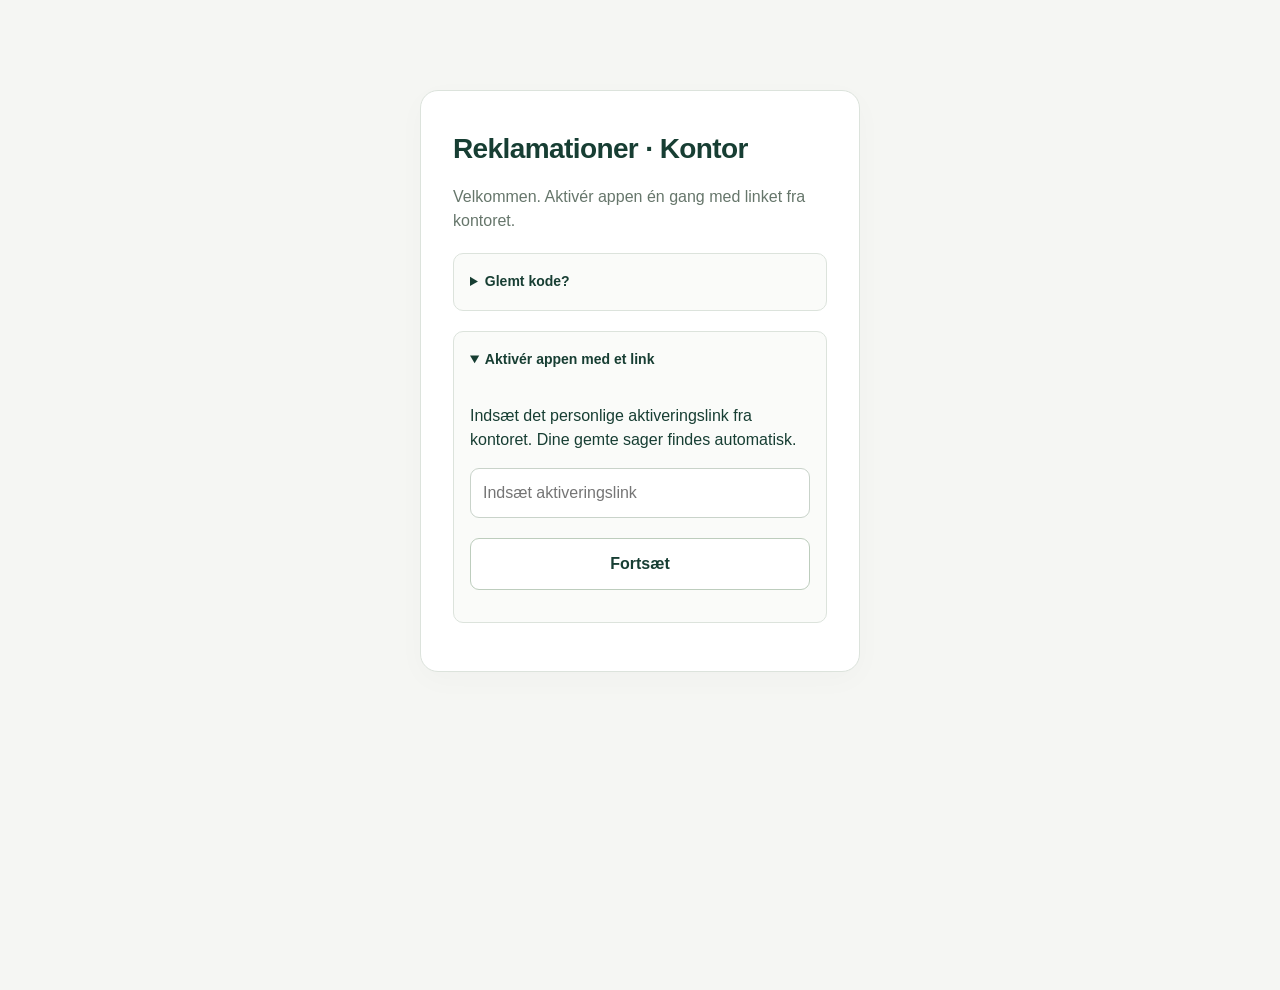
==== office.html @ e80d1214 "1.9.21: customer follow-up, case insights and clear attachment names" ====
<!doctype html><html lang="da"><head><link rel="manifest" href="office.webmanifest?v=1.9.21"><meta charset="utf-8"><meta name="apple-mobile-web-app-capable" content="yes"><meta name="theme-color" content="#f3f5ef"><meta name="viewport" content="width=device-width,initial-scale=1,viewport-fit=cover"><link rel="icon" type="image/png" href="office-192.png"><link rel="apple-touch-icon" href="office-180.png"><meta name="apple-mobile-web-app-title" content="Reklamationer Kontor"><title>Reklamationssager · Wallmann</title><link rel="stylesheet" href="style.css?v=1.9.21"><script src="config.js?v=1.9.21"></script><script src="auth.js?v=1.9.21"></script><link rel="stylesheet" href="office-admin.css?v=1.9.21"></head><body class="office-page"><header><a class="brand" href="office.html"><img src="wallmann-logo.png" alt="Wallmann – ny søgning"></a><span>Reklamationer · Kontor</span></header><main class="office-main"><section id="officeOverview"><div class="office-overview-heading"><h1 class="office-title">Alle reklamationssager</h1><button id="createOfficeCase" class="create-case-button" type="button"><span aria-hidden="true">＋</span> Opret sag</button></div><div class="office-search-panel"><div class="office-toolbar"><form id="officeSearch" class="office-search"><label for="query" class="sr-only">Søg på kunde, sted, beskrivelse eller sagsnummer</label><input id="query" type="search" placeholder="Kunde, sted eller hvad der skete…"><button class="primary">Søg</button><button id="clearSearch" type="button">Nulstil</button></form></div><p class="local-note">Her vises sager gemt i denne browser.</p><div class="office-filters"><label>Sælger<select id="sellerFilter"><option value="">Alle sælgere</option></select></label><label>Status<select id="statusFilter"><option value="">Alle statusser</option></select></label><label class="date-filter">Gennemgangsdato fra<input id="dateFrom" type="date"></label><label class="date-filter">Gennemgangsdato til<input id="dateTo" type="date"></label></div></div><p id="caseCount" class="subtle" role="status"></p><div class="case-columns" aria-hidden="true"><span>Kunde og adresse</span><span>Sagsnummer</span><span>Gennemgangsdato</span><span>Sælger</span><span>Status</span></div><div id="caseList" class="case-overview"></div><button id="moreCases" hidden>Vis flere sager</button></section><section id="officeDetail" class="office-detail" hidden></section><p id="officeStatus" role="status"></p></main><dialog id="viewer"><div class="viewer-bar"><span id="viewerCount"></span><button id="closeViewer" aria-label="Luk billedvisning">×</button></div><img id="viewerImage" alt=""><div class="actions"><button id="previousImage" aria-label="Forrige billede">←</button><button id="nextImage" aria-label="Næste billede">→</button></div></dialog><script src="schema.js?v=1.9.21"></script><script src="store.js?v=1.9.21"></script><script src="remote-store.js?v=1.9.21"></script><script src="zip.js?v=1.9.21"></script><script src="workflow.js?v=1.9.21"></script><script src="attachment-preview.js?v=1.9.21"></script><script src="uploads.js?v=1.9.21"></script><script src="smart.js?v=1.9.21"></script><script src="case-activity.js?v=1.9.21"></script><script src="report-pdf.js?v=1.9.21"></script><script src="report-preview.js?v=1.9.21"></script>
<script src="case-report.js?v=1.9.21"></script><script src="visit-tools.js?v=1.9.21"></script><script src="case-tools.js?v=1.9.21"></script><script src="mail-import.js?v=1.9.21"></script><script src="office-create.js?v=1.9.21"></script><script src="insights.js?v=1.9.21"></script><script src="office.js?v=1.9.21"></script><script src="office-admin.js?v=1.9.21"></script><script src="settings.js?v=1.9.21"></script><script src="update.js?v=1.9.21"></script></body></html>
---- style.css ----
:root{color-scheme:light;--ink:#173e33;--muted:#66766b;--paper:#f3f5ef;--green:#204d3b;--line:#d4ded2;--soft:#e8efdf}*{box-sizing:border-box}html{background:var(--paper);min-height:100%}body{margin:0;background:var(--paper);color:var(--ink);font:16px/1.5 -apple-system,BlinkMacSystemFont,"Segoe UI",sans-serif;min-height:100dvh}button,input,select,textarea{font:inherit;color:inherit}button,a,input,select,textarea{-webkit-tap-highlight-color:transparent}button{cursor:pointer;background:#fff;border:1px solid #bdcdbd;border-radius:12px;padding:13px 17px;font-weight:650;min-height:48px}button:disabled{opacity:.5;cursor:default}.primary{background:var(--green);border-color:var(--green);color:#fff}button:focus-visible,a:focus-visible,input:focus-visible,select:focus-visible,textarea:focus-visible{outline:3px solid #74915a;outline-offset:3px}header{display:flex;align-items:center;justify-content:space-between;gap:20px;max-width:2400px;margin:auto;padding:calc(env(safe-area-inset-top,0px) + 19px) 20px 17px;border-bottom:1px solid var(--line)}header span{font-size:13px;color:var(--muted)}.brand img{width:151px;display:block;filter:brightness(0) saturate(100%) invert(22%) sepia(18%) saturate(1101%) hue-rotate(109deg) brightness(91%)}main{max-width:680px;padding:24px 20px calc(100px + env(safe-area-inset-bottom,0px));margin:auto}h1{font-size:clamp(28px,7vw,36px);letter-spacing:-1px;line-height:1.15;margin:10px 0 20px}h2{font-size:21px;letter-spacing:-.3px;margin:0 0 15px}h3{font-size:16px;margin:18px 0 8px}.home{padding:clamp(34px,9vh,100px) 0 10px}.home h1{font-size:38px}.eyebrow{font-size:12px;font-weight:750;letter-spacing:1.8px}.home>button,.home>select{width:100%;margin:8px 0}.home .primary{display:flex;justify-content:space-between}.home p{font-size:14px}.home .local-note{margin-top:30px;padding-top:20px;border-top:1px solid var(--line)}.subtle{color:var(--muted);font-size:14px}.local-note{color:var(--muted);font-size:13px}.text-link{color:var(--ink);text-underline-offset:4px}.case-line{display:flex;justify-content:space-between;align-items:center;gap:8px;font-size:13px}.text-button{border:0;background:none;padding:6px 0;min-height:38px}.steps{display:flex;border-bottom:1px solid var(--line);gap:5px;margin:12px 0}.steps button{border:0;background:none;border-radius:0;font-size:13px;padding:12px 7px;flex:1;color:var(--muted);min-height:44px}.steps button[aria-current="step"]{border-bottom:3px solid var(--green);color:var(--ink)}.draft-status{font-size:12px;color:var(--muted);min-height:18px}.fields{display:grid;grid-template-columns:1fr;gap:17px}label{display:block;font-weight:650;font-size:14px;margin-bottom:6px}input,select,textarea{border:1px solid #b4c4b4;border-radius:10px;padding:12px;background:#fff;width:100%;min-height:48px;font-size:16px}textarea{resize:vertical;min-height:100px}input[type=checkbox]{width:22px;height:22px;min-height:0;accent-color:var(--green);flex:none}.field:has(textarea){grid-column:1/-1}details{border:1px solid var(--line);border-radius:14px;background:#fff;margin:16px 0;padding:0 16px 16px}details:not([open]){padding-bottom:0}summary{font-weight:700;cursor:pointer;padding:17px 0;min-height:56px}fieldset{border:0;border-top:1px solid var(--line);padding:18px 0 0;margin:20px 0 0}legend{font-size:14px;font-weight:700;padding:0 8px 0 0}.check-label{display:flex;align-items:center;gap:12px;margin:0;padding:10px 0;min-height:44px;font-weight:450}.actions{display:flex;gap:10px;margin-top:20px}.actions>*{flex:1}.error{color:#a53829;font-size:14px}.error:empty{display:none}.notice{font-size:13px;background:var(--soft);border-radius:10px;padding:15px;margin:18px 0}.summary-card{border:1px solid var(--line);border-radius:14px;padding:18px;background:#fff;margin:15px 0}.summary-card p{margin:6px 0;overflow-wrap:anywhere}dl{margin:0}dt{font-size:12px;color:var(--muted);margin-top:12px}dd{margin:3px 0;white-space:pre-wrap;overflow-wrap:anywhere}.success-icon{display:grid;place-items:center;width:62px;height:62px;border-radius:50%;background:var(--soft);font-size:36px;margin-bottom:26px}[hidden]{display:none!important}.camera-drawer{position:fixed;z-index:20;bottom:0;left:0;right:0;background:var(--paper);border-top:1px solid #a5b9a3;border-radius:18px 18px 0 0;box-shadow:0 -5px 30px #173e3312;padding:0 16px env(safe-area-inset-bottom,0px);max-height:82dvh;overflow:auto;overscroll-behavior:contain}.camera-handle{border:0;background:none;display:flex;width:100%;align-items:center;justify-content:space-between;position:relative;min-height:66px;padding:16px 3px 10px;touch-action:pan-x}.handle-mark{position:absolute;width:34px;height:4px;background:#afbeac;border-radius:5px;top:7px;left:calc(50% - 17px)}.camera-title{display:flex;align-items:center;gap:12px}.camera-title svg{width:25px;height:25px;stroke:currentColor;fill:none;stroke-width:1.7}.camera-title b{font-size:13px;margin-left:10px;font-weight:450;color:var(--muted)}#cameraArrow{font-size:25px}.camera-drawer .actions{margin-top:14px}#cameraContent{max-width:680px;margin:auto;padding-bottom:10px}.photo-controls{display:flex;justify-content:space-between;margin:0 0 10px}.photo-controls button{font-size:14px;min-height:40px;padding:8px 12px}.danger{color:#a53829}.photo-strip{display:grid;grid-auto-flow:column;grid-auto-columns:calc((100% - 12px)/2);gap:12px;overflow-x:auto;scroll-snap-type:x mandatory;padding:4px 3px 10px;overscroll-behavior-x:contain}.photo-card{position:relative;scroll-snap-align:start;min-width:0}.photo-card .open-photo{width:100%;padding:0;height:clamp(155px,25dvh,260px);background:#e4ebdf;border:1px solid var(--line);overflow:hidden;border-radius:12px;display:block;cursor:zoom-in}.photo-card img{width:100%;height:100%;object-fit:contain}.photo-card p{font-size:12px;margin:6px 0}.photo-card.selected .open-photo{outline:3px solid var(--green);outline-offset:1px}.photo-card.selecting .open-photo{cursor:default}.photo-check{position:absolute;right:8px;top:8px;background:white;padding:5px;border-radius:7px;display:flex}.placeholder{display:grid;place-items:center;height:clamp(155px,25dvh,260px);background:#e4ebdf;border:1px solid var(--line);border-radius:12px;color:var(--muted);font-weight:600}dialog{padding:16px;border:1px solid var(--line);border-radius:16px;background:var(--paper);color:var(--ink);width:min(950px,96vw);max-height:94dvh}dialog::backdrop{background:#112b24df}.viewer-bar{display:flex;align-items:center;justify-content:space-between;margin-bottom:12px}.viewer-bar button{min-height:40px;padding:2px 15px;font-size:25px}#viewerImage{display:block;width:100%;max-height:65dvh;object-fit:contain}.office-main{max-width:2400px;width:96%;padding:25px 0}.office-toolbar{display:flex;flex-wrap:wrap;justify-content:space-between;align-items:center;gap:16px;margin-bottom:24px}.office-toolbar h1{margin:0;font-size:30px}.office-search{display:flex;gap:10px;max-width:650px;flex:1}.office-search input{min-width:0}.office-layout{display:grid;grid-template-columns:290px minmax(0,1fr);gap:22px}.case-list{display:flex;flex-direction:column;gap:10px}.case-list button{text-align:left;font-weight:500;padding:16px}.case-list button strong,.case-list button span{display:block}.case-list button span{font-size:13px;color:var(--muted);margin-top:4px}.case-list button.active{border:2px solid var(--green);background:var(--soft)}.office-detail{background:white;border:1px solid var(--line);border-radius:16px;padding:clamp(20px,2vw,36px);min-width:0}.office-case-head{display:flex;justify-content:space-between;align-items:center;gap:20px;flex-wrap:wrap;border-bottom:1px solid var(--line);padding-bottom:18px;margin-bottom:20px}.office-case-head h2{margin-bottom:3px}.pill{background:var(--soft);padding:6px 12px;border-radius:8px;font-size:13px}.office-data{display:grid;grid-template-columns:repeat(3,minmax(0,1fr));gap:22px}.office-data .summary-card{margin:0}.office-gallery{display:grid;grid-template-columns:repeat(auto-fill,minmax(190px,1fr));gap:15px}.office-gallery .open-photo{height:205px}.gallery-toolbar{display:flex;align-items:center;gap:10px;flex-wrap:wrap;margin:24px 0 15px}.gallery-toolbar h3{margin:0 auto 0 0}.office-gallery a{display:block;font-size:13px;margin-top:6px;color:var(--ink)}.empty{padding:60px 20px;text-align:center;color:var(--muted)}.office-followup{display:grid;grid-template-columns:220px 1fr;gap:20px;margin-top:30px;border-top:1px solid var(--line);padding-top:20px}.office-followup button{align-self:end}.office-followup .field:has(textarea){grid-column:auto}.sr-only{position:absolute;width:1px;height:1px;overflow:hidden;clip:rect(0,0,0,0)}@media(min-width:560px){.fields{grid-template-columns:1fr 1fr}.camera-drawer{padding-inline:max(20px,calc((100vw - 680px)/2))}.home{max-width:480px;margin:auto}}@media(max-width:950px){.office-layout{grid-template-columns:1fr}.case-list{display:grid;grid-template-columns:repeat(auto-fit,minmax(200px,1fr))}.office-data{grid-template-columns:1fr 1fr}.office-followup{grid-template-columns:1fr}}@media(max-width:560px){.office-data{grid-template-columns:1fr}.office-gallery{grid-template-columns:repeat(2,minmax(0,1fr))}.office-gallery .open-photo{height:150px}.office-toolbar{align-items:stretch}.office-search{flex-basis:100%}main{padding-top:17px}.home{padding-top:40px}header{padding-inline:20px}.office-detail{padding:16px}}@media print{header,.office-toolbar,.case-list,.gallery-toolbar,.office-followup,.local-note{display:none}.office-layout,.office-data{display:block}.office-main{width:100%}.office-detail{border:0}.summary-card{break-inside:avoid}.office-gallery{grid-template-columns:repeat(3,1fr)}.photo-card{break-inside:avoid}body{background:#fff}}

.auth-locked body>header,.auth-locked body>main,.auth-locked body>aside{display:none!important}.auth-panel{max-width:440px;margin:12vh auto;padding:24px}.auth-panel input{font-size:26px;letter-spacing:12px;text-align:center}.auth-panel button{width:100%;margin-top:20px}

.account-actions{display:flex;align-items:center;gap:14px}.account-actions button{padding:6px 12px;font-size:13px;min-height:40px}.account-actions a{color:var(--ink);font-size:13px}header{flex-wrap:wrap}

.open-cases{margin-top:34px;padding-top:24px;border-top:1px solid var(--line)}.open-heading{display:flex;align-items:center;justify-content:space-between;gap:12px}.open-heading h2{margin:0}.open-cases .case-list{display:flex}.open-cases .case-list button{width:100%}

/* Fluid layouts share the same controls across phones, tablets and desktops. */
body{min-height:100vh;min-height:100dvh}
header{padding-left:max(16px,env(safe-area-inset-left,0px));padding-right:max(16px,env(safe-area-inset-right,0px))}
#sellerApp{max-width:1100px;padding-inline:clamp(16px,3vw,32px)}
.field,.fields>*,.office-data>*,.office-followup>*,.steps button,.actions>*{min-width:0}
input,select,textarea{max-width:100%}
.case-line{flex-wrap:wrap}.case-line span,.case-list button,.office-case-head h2{overflow-wrap:anywhere}
.actions,.photo-controls,.office-search{flex-wrap:wrap}
.actions>*{flex:1 1 120px}.office-search{flex:1 1 430px;max-width:850px}
.office-search input{flex:1 1 220px;width:auto}.office-search button{flex:0 0 auto}
.office-main{width:100%;padding:clamp(16px,2vw,36px) max(16px,env(safe-area-inset-right,0px)) calc(24px + env(safe-area-inset-bottom,0px)) max(16px,env(safe-area-inset-left,0px))}
.office-layout{grid-template-columns:clamp(230px,21vw,320px) minmax(0,1fr)}
.office-data{grid-template-columns:repeat(auto-fit,minmax(min(100%,240px),1fr))}
.office-gallery{grid-template-columns:repeat(auto-fill,minmax(min(100%,210px),1fr))}
.office-followup{grid-template-columns:minmax(180px,240px) minmax(0,1fr)}
.office-followup button{justify-self:start}
.camera-drawer{max-height:82vh;max-height:82dvh;padding-left:max(16px,env(safe-area-inset-left,0px),calc((100vw - 720px)/2));padding-right:max(16px,env(safe-area-inset-right,0px),calc((100vw - 720px)/2))}
.camera-handle{position:sticky;top:0;z-index:2;background:var(--paper)}
.photo-controls{gap:8px}.photo-controls button{min-height:44px}.photo-check{min-width:44px;min-height:44px;align-items:center;justify-content:center}
dialog{max-width:calc(100vw - 24px);max-height:94vh;max-height:94dvh;overflow:auto}
.open-heading{flex-wrap:wrap}.open-heading button,.text-button,.account-actions button{min-height:44px}
@media(min-width:760px){
  #sellerApp .home{max-width:none;display:grid;grid-template-columns:minmax(0,1fr) minmax(0,1fr);column-gap:clamp(30px,5vw,70px);align-content:start}
  #sellerApp .home>*{grid-column:1}
  #sellerApp .home .open-cases{grid-column:2;grid-row:1/span 8;margin:0;padding:0 0 0 clamp(24px,3vw,40px);border-top:0;border-left:1px solid var(--line)}
  #sellerApp .home>button{align-self:start}
  #sellerApp .home h1{font-size:clamp(32px,4vw,46px)}
  #customerFields{grid-template-columns:repeat(2,minmax(0,1fr))}
  #review{display:grid;grid-template-columns:repeat(2,minmax(0,1fr));gap:16px;align-items:start}
  #review>.summary-card{margin:0}
}
@media(max-width:1000px){
  .office-layout{grid-template-columns:minmax(0,1fr)}
  .office-layout>.case-list,.case-list{grid-template-columns:repeat(auto-fit,minmax(min(100%,220px),1fr))}
  .office-layout>aside .case-list{display:grid;max-height:300px;overflow:auto;padding:3px}
}
@media(max-width:600px){
  .office-search{flex-basis:100%;gap:8px}.office-search input{flex-basis:100%}.office-search button{flex:1 1 100px}
  .office-gallery{grid-template-columns:repeat(2,minmax(0,1fr));gap:12px}
  .office-followup{grid-template-columns:minmax(0,1fr)}
  .office-followup button{justify-self:stretch}
  .office-toolbar h1{font-size:28px}.office-detail{padding:14px}
  .account-actions{margin-left:auto}.steps{gap:0}.steps button{padding:10px 3px;font-size:12px}
}
@media(max-height:500px) and (orientation:landscape){
  .home{padding-top:20px}.camera-drawer{max-height:90dvh}
  .photo-strip .open-photo,.photo-strip .placeholder{height:110px}
  #viewerImage{max-height:48dvh}
}
@media print{#sellerApp .home,.office-layout,.office-data{display:block}.office-main{width:100%;padding:0}.office-layout>aside{display:none}}
/* Action labels stay centered, including buttons with a trailing icon. */
.home>button,.actions>button,.office-search>button,.gallery-toolbar>button,.photo-controls>button{text-align:center;justify-content:center}
.home>.primary{display:block;position:relative;padding-inline:48px}
.home>.primary>span{position:absolute;right:17px;top:50%;transform:translateY(-50%)}

/* Shared office overview, flowing from desktop rows to mobile cards. */
.office-filters{display:grid;grid-template-columns:repeat(4,minmax(0,1fr));gap:14px;margin:16px 0}.office-filters label{display:grid;gap:6px;font-weight:650}.office-filters input,.office-filters select{width:100%;min-width:0}.case-columns,.case-overview .case-row{display:grid;grid-template-columns:minmax(220px,2.5fr) minmax(110px,1fr) minmax(100px,1fr) minmax(100px,1fr) minmax(150px,1.2fr);align-items:center;gap:16px}.case-columns{padding:10px 20px;font-size:.85rem;font-weight:700;color:var(--muted)}.case-overview{display:grid;gap:8px}.case-overview .case-row{width:100%;text-align:left;padding:18px 20px;font-size:1rem}.case-customer{display:grid;gap:5px;min-width:0;overflow-wrap:anywhere}.case-customer strong{font-size:1.12rem}.case-customer .subtle{font-size:.92rem;font-weight:400}.case-row .pill{justify-self:start;font-size:.85rem}.case-number{font-weight:700}.office-detail[hidden]{display:none}.office-detail>.text-button{margin-bottom:16px}#moreCases{display:block;margin:20px auto}#moreCases[hidden]{display:none}
.update-notice{position:relative;margin:12px auto;max-width:calc(100% - 24px);width:max-content;box-shadow:0 4px 24px #173c3033;background:#fff;border:2px solid #204e3e;border-radius:14px;padding:8px;text-align:center}.update-notice button{background:#204e3e;color:#fff;font-size:.95rem;min-height:44px}.update-notice p{font-size:.9rem;max-width:360px;margin:8px}.update-notice p:empty{display:none}.has-update{padding-bottom:110px}
@media(max-width:1000px){.case-columns{display:none}.case-overview .case-row{grid-template-columns:minmax(0,2fr) minmax(0,1fr) minmax(0,1fr);gap:10px}.case-row .case-customer{grid-column:1/-1}.case-row .pill{grid-column:2/-1}.office-filters{grid-template-columns:repeat(2,minmax(0,1fr))}}
@media(max-width:480px){.case-overview .case-row{grid-template-columns:1fr 1fr;padding:14px}.case-row .case-customer{grid-column:1/-1}.case-row .pill{grid-column:auto}.case-row .case-number,.case-row .case-date,.case-row .case-seller{font-size:.9rem}.office-filters{gap:10px}.office-filters label{font-size:.85rem}.office-search{width:100%}}
.settings-button{display:grid;place-items:center;padding:10px;min-width:44px;min-height:44px;background:transparent;border:0;margin-left:auto}.settings-button svg{width:23px;height:23px;fill:none;stroke:currentColor;stroke-width:1.5}.settings-dialog{max-width:420px}.settings-dialog h2{margin:0}.settings-dialog input{letter-spacing:6px;font-size:22px}.settings-dialog label{margin-top:14px}.settings-dialog form>button{width:100%;margin-top:20px}.settings-dialog p{font-size:.92rem}

.account-actions .settings-button{min-height:44px;min-width:44px}

/* Safari date controls must fit their grid cell at every viewport width. */
.office-filters>label{min-width:0;max-width:100%}.office-filters input[type="date"]{display:block;box-sizing:border-box;min-width:0;min-inline-size:0;width:100%;max-width:100%;height:48px;-webkit-appearance:none;appearance:none;overflow:hidden}.office-filters input[type="date"]::-webkit-date-and-time-value{text-align:left;min-width:0}.office-filters input[type="date"]::-webkit-datetime-edit{min-width:0;padding:0}
@media(max-width:600px){.office-filters .date-filter{grid-column:1/-1}}

.workflow-editor{display:grid;gap:14px}.workflow-editor [hidden]{display:none}.workflow-editor input,.workflow-editor select,.workflow-editor textarea{min-width:0;width:100%}.open-heading{flex-wrap:wrap}.open-heading h2{margin-right:auto}.open-cases>.case-list button{overflow-wrap:anywhere}

.auth-panel input[type="text"]{font-size:16px;letter-spacing:normal;text-align:left;width:100%;min-width:0;box-sizing:border-box}.auth-panel details{margin-top:20px}.auth-panel summary{cursor:pointer}.auth-panel p{overflow-wrap:anywhere}

.auth-panel form>label{display:block;margin:16px 0 0}.auth-panel form>label input{margin-top:6px}

#cameraContent{height:0;overflow:hidden;padding-bottom:0;transition:height .26s cubic-bezier(.2,.7,.2,1)}.camera-handle{touch-action:none}.case-tools{margin-top:24px}.case-tools form>button{margin-top:16px}.attachment-row{display:flex;align-items:center;gap:12px;margin:10px 0}.attachment-row button{overflow-wrap:anywhere;min-width:0}.case-tools input[type=file]{font-size:14px}.case-tools .field{min-width:0}.case-tools .fields{margin-bottom:20px}@media(prefers-reduced-motion:reduce){#cameraContent{transition:none}}

.attachment-row{flex-wrap:wrap;gap:10px}.attachment-name{flex:1 1 180px;overflow-wrap:anywhere}.attachment-row button{flex:0 0 auto}.attachment-preview{width:min(1100px,96vw);padding:18px;max-height:94dvh}.attachment-preview-bar{display:flex;align-items:center;gap:12px;position:sticky;top:-18px;background:var(--paper);padding:8px 0;z-index:1}.attachment-preview-bar h2{flex:1;min-width:0;overflow-wrap:anywhere;margin:0;font-size:18px}.attachment-preview-body{min-height:140px}.attachment-text{font:inherit;white-space:pre-wrap;overflow-wrap:anywhere;background:white;border:1px solid var(--line);border-radius:12px;padding:20px}.attachment-image{display:block;max-width:100%;max-height:72dvh;object-fit:contain;margin:auto}.attachment-pdf{width:100%;height:70dvh;border:1px solid var(--line);background:white}.mail-headers{background:white;padding:16px;border-radius:12px}.mail-headers dt:first-child{margin-top:0}@media(max-width:550px){.attachment-preview-bar{flex-wrap:wrap}.attachment-preview-bar h2{flex-basis:100%}.attachment-preview-bar button{flex:1}.attachment-text{padding:12px}}
.case-progress{display:grid;gap:5px;min-width:0}.case-next{font-size:13px;font-weight:450;display:-webkit-box;-webkit-line-clamp:2;-webkit-box-orient:vertical;overflow:hidden;overflow-wrap:anywhere}.case-snippet{font-size:14px;font-weight:450;display:-webkit-box;-webkit-line-clamp:2;-webkit-box-orient:vertical;overflow:hidden;overflow-wrap:anywhere}mark{background:#e3ecb6;color:var(--ink);border-radius:3px}.overdue{color:#a53829;font-size:14px;font-weight:650}.timeline-event{border-left:3px solid var(--line);padding:4px 0 12px 16px;margin:0 0 14px}.timeline-event p{margin:5px 0}.timeline-text{white-space:pre-wrap;overflow-wrap:anywhere;font-size:14px}.timeline-note{border-top:1px solid var(--line);margin-top:18px;padding-top:8px}.attachment-drop{border:2px dashed #9bb19a;border-radius:12px;padding:14px;margin-top:16px;transition:background .12s}.attachment-drop p{margin:0 0 10px;font-size:14px}.attachment-drop.dragging{background:var(--soft);border-color:var(--green)}.case-progress .pill{width:fit-content}.workflow-editor .field{margin-bottom:12px}.case-timeline>button{margin:6px 0}@media(max-width:1000px){.case-row .case-progress{grid-column:1/-1}}@media(hover:none){.attachment-drop>p{display:none}}

/* Compact case status, shared by seller and office. Status text remains visible. */
.case-card.case-open{background:#f0f6ee}.case-card.case-closed{background:#f0f1f0}
.case-card .case-title{display:flex;align-items:baseline;gap:8px}.case-card .case-status-dot{display:inline-block;flex:0 0 7px;width:7px;height:7px;border-radius:50%;background:#36763d}.case-closed .case-status-dot{background:#222}
.case-opening{border:1px solid #cbd7cb;border-radius:18px;padding:24px 32px;color:#173f32;background:#f7f8f3;text-align:center;max-width:calc(100vw - 40px)}.case-opening::backdrop{background:rgba(16,35,27,.25)}.case-opening p{margin:10px 0 0;font-weight:600}.opening-spinner{display:inline-block;width:24px;height:24px;border:3px solid #d1dfd2;border-top-color:#214d3c;border-radius:50%;animation:case-spin .8s linear infinite}@keyframes case-spin{to{transform:rotate(360deg)}}@media(prefers-reduced-motion:reduce){.opening-spinner{animation:none}}

.seller-search{margin:0 0 14px;min-width:0}.seller-search-input{display:flex;gap:8px}.seller-search-input input{flex:1;min-width:0}.seller-search-input button{flex:none}.seller-search .text-button{margin-top:4px}

.visit-dialog{width:min(760px,calc(100vw - 24px));max-height:90dvh;overflow:auto;border:1px solid var(--line);border-radius:16px;background:var(--paper);color:var(--ink);padding:20px}.visit-dialog::backdrop{background:#173e3377}.visit-dialog textarea{min-height:300px}.visit-dialog button{margin:8px 6px 8px 0}.annotation-canvas{display:block;width:auto;height:auto;max-width:100%;max-height:50dvh;touch-action:none;margin:14px auto}.case-tools>.summary-card>button{margin:4px}.dictation-guide{font-size:14px;background:var(--soft);padding:12px;border-radius:8px}

.report-pictures{margin:18px 0}.report-photo-choice{display:flex;align-items:center;gap:10px;padding:10px;border:1px solid var(--line);border-radius:10px;margin:8px 0;background:#fff;overflow-wrap:anywhere}.report-photo-choice img{width:64px;height:54px;object-fit:cover;border-radius:5px}.report-photo-choice span{min-width:0}.report-photo-choice:has(input:checked){background:var(--soft)}
.report-preview canvas{display:block;width:100%;height:auto;background:white;border:1px solid var(--line)}.report-preview-nav{display:flex;align-items:center;justify-content:space-between;gap:8px;flex-wrap:wrap}.report-preview-nav span{font-size:14px}.report-preview-nav button{font-size:14px;padding:10px}.report-editor[hidden],.visit-dialog button[hidden]{display:none}
.install-guide ol{padding-left:24px}.install-guide li{margin:16px 0;line-height:1.5}.install-guide details{margin-top:24px;font-size:14px}.install-guide textarea{width:100%;min-height:100px}
/* Office follow-up uses the full width instead of a narrow sidebar. */
.office-followup{grid-template-columns:minmax(0,1fr);gap:16px;align-items:start}
.office-followup>.workflow-editor{margin:0;grid-template-columns:minmax(0,1fr);align-items:start;gap:16px}
.office-followup>.workflow-editor>.field{margin:0}
.office-followup>.workflow-editor>h3,.office-followup>.workflow-editor>p{grid-column:1/-1;margin:0}
.office-followup>.field{margin:0}.office-followup>button{justify-self:start}.office-followup>p:empty{display:none}
@media(min-width:650px){.office-followup>.workflow-editor{grid-template-columns:repeat(2,minmax(0,1fr))}}
@media(min-width:1100px){.office-followup>.workflow-editor{grid-template-columns:repeat(3,minmax(0,1fr))}}

/* Office overview: shared margins and a single search panel. */
.office-page{--office-gutter:clamp(16px,3vw,56px)}
.office-page>header{max-width:1920px;padding-inline:var(--office-gutter);gap:16px}
.office-page>header>.brand{margin-right:auto}.office-page>header>span{margin-right:12px}
.office-page .office-main{max-width:1920px;padding:28px var(--office-gutter) 40px}
.office-title{font-size:clamp(26px,2.4vw,34px);margin:0 0 24px}
.office-search-panel{padding:24px;border:1px solid var(--line);border-radius:16px;background:#fff}
.office-search-panel .office-toolbar{margin:0 0 20px;display:block}
.office-search-panel .office-search{display:grid;grid-template-columns:minmax(0,1fr) auto auto;max-width:none;width:100%;gap:12px}
.office-search-panel .office-search input{width:100%}
.office-search-panel .office-filters{margin:0;gap:20px}
.office-search-panel .office-filters label{margin:0;gap:8px}
.office-page #caseCount{margin:22px 0 12px}
.office-page .case-columns{padding-inline:20px}.office-page .case-overview .case-row{padding:20px;min-height:100px}
@media(max-width:700px){.office-search-panel{padding:16px}.office-search-panel .office-filters{gap:14px}.office-title{margin-bottom:18px}.office-page>header{flex-wrap:wrap}.office-page>header>span{display:none}}
@media(max-width:480px){.office-search-panel .office-search{grid-template-columns:1fr 1fr}.office-search-panel .office-search input{grid-column:1/-1}.office-page .office-main{padding-top:20px}}
/* Seller screens use one shared column and spacing rhythm. */
.seller-page{--seller-width:920px;--seller-gutter:clamp(16px,3vw,28px)}
.seller-page>header{max-width:var(--seller-width);padding-inline:var(--seller-gutter);gap:12px}
.seller-page>header>.brand{margin-right:auto}
.seller-page #sellerApp{max-width:var(--seller-width);padding:24px var(--seller-gutter) calc(104px + env(safe-area-inset-bottom,0px))}
.seller-page #sellerApp .home{display:block;max-width:none;padding:8px 0 0;margin:0}
.seller-page #sellerApp .home h1{font-size:clamp(30px,4vw,38px);margin:8px 0 24px}
.seller-page #sellerApp .home>button{margin:0 0 12px;min-height:52px}
.seller-page #sellerApp .home>p:empty{display:none}
.seller-page #sellerApp .home .open-cases{margin:20px 0 0;padding:20px 0 0;border:0;border-top:1px solid var(--line)}
.seller-page .open-heading{margin:0 0 16px;gap:12px}.seller-page .open-heading h2{font-size:23px}
.seller-page .seller-search{background:#fff;border:1px solid var(--line);border-radius:14px;padding:16px;margin-bottom:16px}
.seller-page .seller-search label{margin-bottom:8px}.seller-page .seller-search-input{gap:10px}
.seller-page .open-cases .case-list{display:grid;grid-template-columns:minmax(0,1fr);gap:12px}
.seller-page .open-cases .case-list button{margin:0;padding:16px;min-width:0;height:100%;align-self:stretch}
.seller-page #moreSellerCases{width:100%;margin-top:16px}
.seller-page .case-line{min-height:44px;margin-bottom:8px}
.seller-page .steps{display:grid;grid-template-columns:repeat(3,minmax(0,1fr));margin:0;gap:0}
.seller-page .steps button{text-align:center;min-height:48px}
.seller-page .draft-status{margin:10px 0 20px}
.seller-page #caseForm h1{font-size:clamp(26px,4vw,32px);margin:0 0 12px}
.seller-page #caseForm section>p.subtle{margin:0 0 20px}
.seller-page .fields{gap:18px 20px}.seller-page .field>label{margin:0 0 8px}
.seller-page #customerFields{background:white;border:1px solid var(--line);border-radius:14px;padding:16px}
.seller-page #caseForm details{margin:16px 0;padding-inline:16px}.seller-page #caseForm details summary{padding-block:16px}
.seller-page .actions{display:grid;grid-template-columns:repeat(2,minmax(0,1fr));gap:12px;margin-top:20px}
.seller-page .actions>button{width:100%;padding-inline:12px;text-align:center;min-height:50px}
.seller-page input[type=date]{min-width:0;min-inline-size:0;width:100%;height:48px;appearance:none;-webkit-appearance:none}
.seller-page input[type=date]::-webkit-date-and-time-value{text-align:left;min-width:0}
.seller-page #review{gap:16px}.seller-page #review .summary-card{margin:0 0 16px}
.seller-page #workflowFields .workflow-editor{padding:16px;border:1px solid var(--line);border-radius:14px;background:white}
.seller-page .camera-drawer{padding-inline:max(var(--seller-gutter),calc((100vw - var(--seller-width))/2 + var(--seller-gutter)));padding-bottom:env(safe-area-inset-bottom,0px)}
.seller-page #cameraContent{max-width:none}.seller-page .camera-handle{padding-inline:0}
.seller-page .photo-controls{margin-bottom:12px}.seller-page .photo-strip{gap:12px}
@media(min-width:700px){.seller-page .open-cases .case-list{grid-template-columns:repeat(2,minmax(0,1fr))}.seller-page #customerFields{padding:24px}.seller-page #caseForm details{padding-inline:24px}}
@media(max-width:380px){.seller-page .seller-search{padding:12px}.seller-page .seller-search-input{gap:8px}.seller-page .seller-search-input button{padding-inline:12px}.seller-page>header>span{display:none}}
.seller-page .fields>.field{display:flex;flex-direction:column}
.seller-page .fields>.field>input,.seller-page .fields>.field>select{margin-top:auto}
.seller-page #caseForm>.actions:has(#previous[hidden]){grid-template-columns:minmax(0,1fr)}
.seller-page #review{display:grid;grid-template-columns:minmax(0,1fr);gap:16px;margin-bottom:16px}
.seller-page #review>.summary-card{margin:0}.seller-page #review>.summary-card:first-child{grid-column:1/-1}
@media(min-width:700px){.seller-page #review{grid-template-columns:repeat(2,minmax(0,1fr))}}
.field-group-title{grid-column:1/-1;font-size:17px;margin:8px 0 0;padding-top:16px;border-top:1px solid var(--line)}.field-group-title:first-child{border:0;margin:0;padding:0}
.office-overview-heading{display:flex;justify-content:space-between;align-items:center;gap:16px;margin-bottom:24px}.office-overview-heading .office-title{margin:0}.create-case-button{display:flex;align-items:center;gap:8px;background:transparent;border:0;white-space:nowrap;padding:4px;font-size:14px}.create-case-button span{display:grid;place-items:center;width:32px;height:32px;border-radius:50%;background:var(--green);color:white;font-size:23px}
.office-create{width:min(860px,96vw);padding:24px}.creation-bar{display:flex;align-items:center;justify-content:space-between;gap:16px;margin-bottom:16px}.creation-bar h2{margin:0}.office-create form>button{margin-top:20px}.office-create .fields{gap:16px}.office-create .fields>label{margin:0;grid-column:1/-1}.office-create .fields>label select{margin-top:8px}.office-create .attachment-drop{background:#fff}.office-create details>.field{margin-top:20px}.office-create .fields>.field{min-width:0}.office-create .field:has(textarea){grid-column:1/-1}
@media(max-width:600px){.office-overview-heading{align-items:flex-start}.create-case-button{font-size:0;gap:0}.create-case-button span{font-size:25px}.office-create{padding:16px}}

.category-buttons{display:grid;grid-template-columns:repeat(3,minmax(0,1fr));gap:12px;margin-bottom:18px}.category-buttons button{min-height:60px;text-align:center;display:flex;align-items:center;justify-content:center;font-weight:650;font-size:15px;padding:12px}.category-buttons button[aria-pressed=true]{outline:3px solid #88a663;outline-offset:3px;box-shadow:inset 0 0 0 2px white}.mail-import{margin-bottom:22px}.mail-import textarea{width:100%;min-height:150px;margin-bottom:12px}.office-create.creating{position:fixed}.creation-progress{position:sticky;bottom:0;background:#f3f5ef;border:2px solid #204c3c;border-radius:16px;padding:24px;box-shadow:0 0 0 100vmax #f3f5efdd;text-align:center;z-index:5;display:grid;justify-items:center;gap:12px}.creation-spinner{width:30px;height:30px;border:4px solid #c9d5c5;border-top-color:#204c3c;border-radius:50%;animation:claim-spin 1s linear infinite}@keyframes claim-spin{to{transform:rotate(360deg)}}@media(max-width:600px){.category-buttons{grid-template-columns:1fr;gap:10px}.category-buttons button{min-height:48px}}@media(prefers-reduced-motion:reduce){.creation-spinner{animation:none}}

.creation-progress{position:fixed;top:50%;left:50%;bottom:auto;transform:translate(-50%,-50%);width:min(420px,85vw)}

/* Case sections: clear hierarchy and in-page navigation. */
#officeDetail .office-case-head h2{font-size:clamp(26px,3vw,34px);line-height:1.2}
#officeDetail .case-navigation{position:sticky;top:0;z-index:4;display:flex;gap:6px;overflow-x:auto;background:#f3f5ef;border:1px solid var(--line);border-radius:12px;padding:8px;margin:0 0 24px;box-shadow:0 4px 12px #173e330d}
#officeDetail .case-navigation button{flex:0 0 auto;min-height:44px;padding:9px 15px;border-color:transparent;background:transparent;font-size:14px;white-space:nowrap}
#officeDetail .case-navigation button:hover,#officeDetail .case-navigation button[aria-current]{background:var(--green);color:white}
#officeDetail .case-jump-target{scroll-margin-top:86px}
#officeDetail .summary-card{border-color:#cbd8cd;margin-top:20px;margin-bottom:20px}
#officeDetail .summary-card>h3:first-child{font-size:19px;line-height:1.35;background:#edf2e8;border-left:4px solid #52745b;border-radius:6px;padding:12px 14px;margin:0 0 18px}
#officeDetail .office-data{align-items:start}
#officeDetail .office-data>.summary-card{margin-top:0}
#officeDetail .case-tools>details{margin:24px 0;border-color:#cbd8cd}
#officeDetail .case-tools>details>summary{font-size:19px;line-height:1.4;background:#edf2e8;margin:0 -16px;padding:16px 20px;border-radius:13px;cursor:pointer}
#officeDetail .case-tools>details[open]>summary{border-radius:13px 13px 0 0;border-bottom:1px solid var(--line);margin-bottom:20px}
#officeDetail .case-tools>.case-timeline>summary{background:var(--green);color:white}
#officeDetail .field-group-title,#officeDetail .field-group-title:first-child{font-size:18px;background:#edf2e8;border:0;border-left:4px solid #52745b;padding:12px 14px;margin:20px 0 4px;border-radius:6px}
#officeDetail .gallery-toolbar{border-top:2px solid var(--line);padding-top:18px;margin-top:28px}
#officeDetail .gallery-toolbar h3{font-size:21px}
#officeDetail .office-followup{border-top:2px solid var(--line);padding-top:24px;margin-top:28px}
#officeDetail .workflow-editor>h3{font-size:21px}
#officeDetail .case-team form{display:grid;grid-template-columns:repeat(auto-fit,minmax(180px,1fr));gap:8px 20px}
#officeDetail .case-team form>p,#officeDetail .case-team form>button{grid-column:1/-1;justify-self:start}
#officeDetail .case-team .check-label{margin:0;padding:8px}
@media(max-width:600px){#officeDetail .case-navigation{margin-bottom:18px;padding:6px;gap:2px}#officeDetail .case-navigation button{padding:8px 12px}#officeDetail .summary-card>h3:first-child,#officeDetail .case-tools>details>summary{font-size:18px}#officeDetail .case-jump-target{scroll-margin-top:78px}}

.back-to-top{position:fixed;right:max(18px,env(safe-area-inset-right));bottom:calc(18px + env(safe-area-inset-bottom));z-index:5;min-height:44px;padding:10px 15px;font-size:14px;background:#204d3b;color:white;border:1px solid #fff8;border-radius:24px;box-shadow:0 3px 12px #173e3326}.back-to-top[hidden]{display:none}

/* Separate the type chooser, observations and checklists from preceding fields. */
.office-create details>.field,.case-edit form>.field{margin-top:24px;margin-bottom:20px}
.office-create details>.fields,.case-edit form>.fields{row-gap:22px}
.office-create fieldset,.case-edit fieldset,#typeChecks{margin-top:24px;padding:18px;border:1px solid var(--line);border-radius:12px}
.office-create fieldset legend,.case-edit fieldset legend,#typeChecks legend{font-weight:700;padding:0 8px}
#typeFields{margin-top:20px;row-gap:22px}

.bc-return-number{display:table;padding:7px 12px;border:1px solid #b4c7b5;border-radius:8px;background:#e8efdf;color:#173e33;font-size:18px;font-weight:750;letter-spacing:.2px;margin:10px 0}

.attention-bar{display:flex;flex-wrap:wrap;gap:8px;margin:16px 0}.attention-bar button{min-height:40px;padding:8px 12px;font-size:14px}.attention-bar button[aria-pressed=true]{background:var(--green);color:white}.case-new{display:table;background:#204d3b;color:white;padding:3px 8px;border-radius:6px;font-size:12px;font-weight:700;width:fit-content}.contact-link{color:var(--ink);text-decoration:underline;text-underline-offset:3px}.duplicate-dialog,.conflict-copy{width:min(700px,94vw);max-height:90dvh;padding:24px}.duplicate-dialog>button{margin:8px 8px 0 0}.conflict-copy textarea{min-height:45vh}.case-tools [role=status]>button{display:block;margin-top:12px}

/* Persistent save follows the currently edited section and uses its normal validation. */
.case-floating-save{position:fixed;right:max(18px,env(safe-area-inset-right));bottom:calc(76px + env(safe-area-inset-bottom));z-index:5;min-height:44px;padding:12px 18px;border-radius:24px;box-shadow:0 3px 12px #173e3326;font-size:14px;width:auto}
.case-floating-save:disabled{opacity:.65;cursor:default}
#officeDetail,#savedDetailContent{padding-bottom:140px}

/* Consistent saved-case actions and navigation. */
.case-save-actions{display:flex;flex-wrap:wrap;gap:12px;align-items:center;margin:24px 0 90px}.case-save-actions p{flex-basis:100%;margin:0}.case-save-actions button{width:auto}.case-sticky-identity{flex:0 0 100%;font-size:.9rem;font-weight:650;padding:4px 8px;overflow-wrap:anywhere}.case-navigation{flex-wrap:wrap}.leave-dialog{max-width:520px;padding:24px;border:1px solid #ccd8ce;border-radius:16px}.leave-dialog button{display:block;width:100%;margin-top:12px}.case-toast{position:fixed;bottom:90px;left:50%;transform:translateX(-50%);z-index:1100;background:#194d3c;color:white;border-radius:12px;padding:14px 22px;max-width:calc(100% - 32px);box-shadow:0 4px 20px #0002}.case-tools .field{margin-bottom:16px}.case-jump-target{scroll-margin-top:145px}.admin-delete{border:1px solid #c07a70!important}.admin-delete .danger{color:#9b3023}.attachment-preview-bar .attachment-paging{display:flex;gap:8px;align-items:center}@media(max-width:600px){.case-navigation{gap:4px}.case-navigation button{padding:9px;font-size:.85rem}.case-save-actions button{flex:1}.case-floating-save{max-width:65vw}.case-jump-target{scroll-margin-top:180px}}

.attachment-manage-row{display:grid;grid-template-columns:minmax(0,1fr) auto;gap:12px;align-items:end;padding:12px 0;border-bottom:1px solid #d9e1d9}.attachment-manage-row.removed{opacity:.65}.attachment-manage-row input{margin-top:8px}.attachment-manage-row button{width:auto}@media(max-width:600px){.attachment-manage-row{grid-template-columns:1fr}.attachment-manage-row button{justify-self:start}}

#officeDetail .case-jump-target{scroll-margin-top:var(--case-nav-offset,160px)}#officeDetail .case-navigation button:hover:not([aria-current]){background:#e2eadd;color:var(--green)}

/* Camera: compact bottom handle, expandable preview strip and continuous capture. */
.camera-reserve{display:block!important;margin:6px auto!important;min-height:36px!important;padding:6px 10px!important;width:auto!important;font-size:12px!important;background:transparent!important;color:var(--muted)!important;border:0!important;text-decoration:underline}
.saved-camera-drawer{position:fixed;bottom:0;left:0;right:0;z-index:20;background:var(--paper);border-top:1px solid var(--line);box-shadow:0 -4px 20px #173e3314;padding:0 max(16px,calc((100vw - 720px)/2)) env(safe-area-inset-bottom,0px)}
.saved-camera-drawer .camera-handle{width:100%;min-height:52px;margin:0;padding:10px 0;display:flex;justify-content:space-between;align-items:center}
.saved-camera-content{display:grid;grid-template-rows:0fr;transition:grid-template-rows .26s ease}
.saved-camera-drawer.expanded .saved-camera-content{grid-template-rows:1fr}
.saved-camera-inner{overflow:hidden;min-height:0;max-height:65vh;max-height:65dvh}
.saved-camera-drawer.expanded .saved-camera-inner{overflow:auto;overscroll-behavior:contain}
.saved-camera-inner>.primary{width:100%;margin-top:8px}.saved-camera-inner>p{font-size:13px;margin:8px 0 12px}.saved-camera-inner .photo-strip{margin:8px 0}.saved-camera-inner .photo-card{min-width:0}
.seller-page #savedDetail{padding-bottom:70px}.seller-page #savedDetail .case-floating-save{bottom:calc(70px + env(safe-area-inset-bottom,0px));z-index:19}
.live-camera{padding:16px;background:#12281f;color:white;border:0;border-radius:16px;width:min(680px,calc(100vw - 20px));max-height:94vh;max-height:94dvh;overflow:auto;overscroll-behavior:contain}
.live-camera::backdrop,.camera-photo-preview::backdrop{background:#000c}.live-camera-head{display:flex;align-items:center;justify-content:space-between;gap:12px}.live-camera h2{font-size:20px;color:white;margin:0}.live-camera-head button{min-height:44px}.live-camera video{display:block;width:100%;height:48vh;height:48dvh;object-fit:contain;background:#000;margin-top:12px;border-radius:12px}.live-camera p{font-size:14px;line-height:1.4;margin:10px 0}.live-camera .camera-reserve{color:#d3e0d7!important}.camera-shutter{display:block;margin:12px auto 4px;background:white;color:#163f30;border:4px solid #b1c7ba;border-radius:50%;width:88px;height:88px;padding:6px;font-size:14px;font-weight:bold}.live-camera-thumbs{display:flex;gap:8px;overflow-x:auto}.live-camera-thumbs button{flex:0 0 56px;padding:0;height:48px;border-radius:6px;overflow:hidden}.live-camera-thumbs img{width:100%;height:100%;object-fit:cover}.camera-photo-preview{max-width:95vw;max-height:94dvh;border:0;border-radius:12px;padding:12px}.camera-photo-preview>button{display:block;margin:0 0 10px auto}.camera-photo-preview img{display:block;max-width:100%;max-height:78dvh;object-fit:contain}
@media(prefers-reduced-motion:reduce){.saved-camera-content{transition:none}}
@media print{.saved-camera-drawer,.live-camera{display:none}}

/* Camera controls and the uncropped native frame */
.live-camera-head button{color:#173e33;background:#fff}
.live-camera video{width:auto;height:auto;max-width:100%;max-height:48dvh;margin:12px auto 0;object-fit:contain}
.pending-camera-photos{padding:12px;border:1px solid var(--line);border-radius:12px;margin-block:12px;background:var(--soft)}
.pending-camera-photos img{width:100%;height:130px;object-fit:contain;border-radius:8px}
#viewerImage,.attachment-image{touch-action:pan-y pinch-zoom}

.seller-page .case-list button span.case-new,.case-new{color:#fff!important;-webkit-text-fill-color:#fff;background:var(--green)}

/* Compact mail review and optional first follow-up. */
.original-mail pre{white-space:pre-wrap;overflow-wrap:anywhere;font:inherit;max-height:24rem;overflow:auto}.import-review{margin-top:1rem}.import-review dl{display:grid;grid-template-columns:minmax(8rem,1fr) minmax(0,2fr);gap:.5rem 1rem;max-height:22rem;overflow:auto}.import-review dt{font-weight:600}.import-review dd{margin:0;white-space:pre-wrap;overflow-wrap:anywhere}.creation-followup{margin:1.5rem 0;padding:1rem;border:1px solid #c9d7c8;border-radius:12px}.creation-followup h3{margin-top:0}@media(max-width:540px){.import-review dl{grid-template-columns:1fr;gap:.25rem}.import-review dd{margin-bottom:.75rem}}

.case-loading{max-width:1100px;margin:auto}.case-load-status{font-weight:700;padding:16px;border-left:4px solid #78935b;background:#edf2e7}.case-load-placeholder{padding:20px;margin-top:16px;border-radius:14px;background:#eef0ec;color:#50645a;border:1px solid #d7dfd3}.case-load-placeholder h2{font-size:1.1rem;margin:0 0 12px}.case-load-placeholder p{margin:0}

/* Stable image slots: never expose a broken-image icon during network reads. */
.photo-card .open-photo.photo-loading-host{position:relative;background:#f0f3ee}
.photo-card img.photo-awaiting{visibility:hidden}
.photo-loading{position:absolute;inset:0;display:flex;flex-direction:column;align-items:center;justify-content:center;gap:12px;padding:18px;color:#66766b;font-size:13px;font-weight:500;line-height:1.4;text-align:center;pointer-events:none}
.photo-loading[hidden]{display:none}
.photo-loading-wheel{width:25px;height:25px;border:2px solid #d6e0d2;border-top-color:#54755f;border-radius:50%;animation:photo-turn 1s linear infinite}
.photo-load-failed .photo-loading-wheel{display:none}.photo-retry{color:#204d3b;text-decoration:underline;text-underline-offset:3px;font-weight:650}
.office-gallery a[aria-disabled="true"]{color:#7c887f;text-decoration:none;font-size:12px}
@keyframes photo-turn{to{transform:rotate(360deg)}}
@media(prefers-reduced-motion:reduce){.photo-loading-wheel{animation:none}}

/* Calm, consistent surfaces and hierarchy across the two apps. */
:root{--paper:#f5f6f3;--line:#dce3dc;--soft:#edf2e8}
body{font-weight:400}button{border-radius:9px}input,select,textarea{border-color:#c9d3ca;border-radius:9px}button:focus-visible,a:focus-visible,input:focus-visible,select:focus-visible,textarea:focus-visible{outline:2px solid #78946a;outline-offset:3px}
body>header{background:#fff;border-bottom-color:var(--line)}
.auth-panel{background:#fff;border:1px solid var(--line);border-radius:18px;padding:32px;margin:10vh auto;box-shadow:0 8px 30px #173e3306}.auth-panel h1{font-size:28px;letter-spacing:-.6px}.auth-panel details{background:#fafbf9;border-radius:10px}.auth-panel summary{font-size:14px}.auth-panel>p{color:var(--muted)}
.office-detail{border-radius:14px}.office-case-head h2{font-size:28px;letter-spacing:-.6px}.office-case-head{padding-bottom:24px}.office-case-head .subtle{font-size:13px}
#officeDetail .summary-card>h3:first-child{background:transparent;border:0;border-bottom:1px solid var(--line);border-radius:0;padding:0 0 12px;font-size:17px;margin-bottom:16px}
#officeDetail .case-tools>details>summary{background:#f4f6f2;font-size:17px;border-radius:11px;padding:16px 20px}
#officeDetail .case-tools>.case-timeline>summary{background:#e9f0e8;color:var(--ink)}
#officeDetail .case-tools>details[open]>summary{border-radius:11px 11px 0 0}
#officeDetail .field-group-title,#officeDetail .field-group-title:first-child{background:transparent;border-left:0;border-bottom:1px solid var(--line);border-radius:0;padding:12px 0;font-size:17px}
#officeDetail .case-navigation{background:#fff;box-shadow:0 3px 12px #173e3308}.case-sticky-identity{color:var(--muted);font-size:12px;letter-spacing:.1px}
.attention-bar{gap:6px}.attention-bar button{border-radius:8px;font-weight:600}
.seller-page .attention-bar{flex-wrap:nowrap;overflow-x:auto;padding:3px 1px 5px;gap:6px}.seller-page .attention-bar button{flex:1 0 auto;white-space:nowrap;font-size:13px;padding:8px;min-height:44px}
@media(max-width:560px){.auth-panel{margin:6vh 16px;padding:24px}.seller-page .attention-bar button{font-size:12px}.office-case-head h2{font-size:24px}}
.case-quick-contacts{display:grid;gap:16px;border-top:1px solid var(--line);margin-top:18px;padding-top:16px}.case-quick-contacts strong{font-size:13px}.contact-actions{display:flex;flex-wrap:wrap;gap:8px;margin-top:8px}.contact-action{display:inline-block;max-width:100%;overflow-wrap:anywhere;border:1px solid var(--line);border-radius:8px;padding:10px 12px;color:var(--ink);background:#f7f9f5;text-decoration:none;font-size:14px;min-height:44px;width:fit-content}.report-choices{display:grid;grid-template-columns:1fr 1fr;gap:16px;margin:24px 0}.report-choice{text-align:left;padding:24px}.report-choice strong,.report-choice span{display:block}.report-choice span{margin-top:10px}.case-report-dialog>button{margin:8px 8px 8px 0}.case-report-dialog .report-photo-choice input[type=text]{min-width:0;flex:1;font-size:16px}.case-report-dialog .check-label{align-items:flex-start;white-space:pre-wrap;overflow-wrap:anywhere}@media(max-width:540px){.report-choices{grid-template-columns:1fr}.contact-actions{flex-direction:column}}

/* Keep the create icon optically centered, independent of the system font. */
.create-case-button span{position:relative;font-size:0!important;flex:0 0 32px;line-height:1}
.create-case-button span::before,.create-case-button span::after{content:"";position:absolute;left:50%;top:50%;width:16px;height:2px;border-radius:1px;background:currentColor;transform:translate(-50%,-50%)}
.create-case-button span::after{transform:translate(-50%,-50%) rotate(90deg)}

.case-next-shortcuts{border-top:1px solid var(--line,#dce3dc);margin-top:16px;padding-top:12px}.case-next-shortcuts button{min-height:44px}.case-next-shortcuts .contact-actions{margin-top:12px}

/* Optional office insights are loaded only when requested. */
.case-insights{width:min(850px,calc(100vw - 32px));max-height:90dvh;overflow:auto;padding:24px;border:1px solid #cbd7cc;border-radius:16px;color:#183f33;background:#f6f7f3}
.case-insights>button{float:right}.case-insights h2{clear:both;padding-top:16px}.case-insights table{width:100%;border-collapse:collapse}.case-insights th,.case-insights td{text-align:left;padding:10px 8px;border-bottom:1px solid #dce3db;overflow-wrap:anywhere}.case-insights th:last-child,.case-insights td:last-child{text-align:right;white-space:nowrap}
.office-overview-heading{flex-wrap:wrap;gap:12px}.office-overview-heading>.text-button{margin-left:auto}
---- office-admin.css ----
.office-admin{width:min(960px,96vw);max-height:92dvh;overflow:auto;background:#f3f5ef;color:#173e33;border:1px solid #becfbd;border-radius:14px;padding:20px}.office-admin::backdrop{background:#173e3377}.office-admin main{max-width:900px;margin:auto}.office-admin h1{font-size:28px}.office-admin button,.office-admin input,.office-admin select{font:inherit;padding:12px;border:1px solid #becfbd;border-radius:8px}.office-admin button{cursor:pointer;background:#204d3b;color:white}.office-admin label{display:block;margin:15px 0 6px}.office-admin input,.office-admin select{box-sizing:border-box;width:100%;background:white}.office-admin section{background:white;padding:24px;border:1px solid #d5dfd1;border-radius:14px;margin:20px 0}.office-admin .row{display:flex;align-items:center;justify-content:space-between;gap:20px;border-top:1px solid #d5dfd1;padding:15px 0}.office-admin .row small{display:block;color:#66766b}.office-admin #link{overflow-wrap:anywhere}.office-admin #status{white-space:pre-wrap}.office-admin .seller-form{display:flex;align-items:end;gap:12px}.office-admin .seller-form label{flex:1;margin:0}.office-admin .seller-form button{white-space:nowrap}.office-admin .row>div{min-width:0;overflow-wrap:anywhere}.office-admin .row button{flex-shrink:0}.office-admin .muted{color:#66766b}.office-admin .danger{background:white;color:#9a3024}.office-admin button:disabled{opacity:.55;cursor:default}.office-admin section{padding:16px}.office-admin [hidden]{display:none!important}

.office-admin{padding:24px;width:min(1040px,96vw)}
.office-admin>button{display:block;margin:0 0 20px auto;background:white;color:var(--ink)}
.office-admin h1{font-size:26px;margin:0 0 10px}.office-admin h2{font-size:20px;margin:0 0 16px}
.office-admin section{padding:24px;margin:20px 0}.office-admin p{font-size:14px;line-height:1.55}
.office-admin label{font-size:14px}.office-admin .row{display:grid;grid-template-columns:minmax(0,1fr) auto;gap:20px;padding:12px 0;min-height:70px}
.office-admin .row button{width:auto;min-width:130px;min-height:42px;padding:8px 16px;font-size:14px;background:#fff;color:var(--ink)}
.office-admin .row button.danger,.office-admin #deviceList .row button{color:#9a3024}
.office-admin .row small{font-size:13px;margin-top:3px}.office-admin .seller-form{display:grid;grid-template-columns:minmax(0,1fr) auto;align-items:end;gap:12px}
.office-admin .seller-form input{margin-top:8px}.office-admin #status:empty,.office-admin #sellerStatus:empty,.office-admin #link:empty{display:none}
.office-admin #form{display:grid;grid-template-columns:190px minmax(0,1fr);align-items:center;gap:12px 20px}
.office-admin #form>label{margin:0}.office-admin #form>p,.office-admin #form>button{grid-column:2;margin:0}
.office-admin #form>button{justify-self:start;margin-top:6px}.office-admin a{color:var(--ink);text-underline-offset:3px}
@media(max-width:600px){.office-admin{padding:16px}.office-admin section{padding:16px}.office-admin #form{grid-template-columns:minmax(0,1fr);gap:8px}.office-admin #form>label{margin-top:8px}.office-admin #form>p,.office-admin #form>button{grid-column:1}.office-admin .seller-form{grid-template-columns:minmax(0,1fr)}.office-admin .row{gap:12px}.office-admin .row button{min-width:0}.office-admin h1{font-size:23px}}

/* Focused administration: one task at a time, with a persistent close control. */
.office-admin{width:min(520px,calc(100vw - 24px));padding:0;background:#f7f8f5;border-color:#d6dfd6;border-radius:16px;max-height:92dvh;overscroll-behavior:contain}
.office-admin.admin-unlocked{width:min(920px,calc(100vw - 24px))}
.office-admin::backdrop{background:#19382f80}
.office-admin .admin-toolbar{position:sticky;top:0;z-index:2;display:flex;align-items:center;justify-content:space-between;gap:16px;padding:16px 24px;background:#fff;border-bottom:1px solid #dce3dc}
.office-admin .admin-toolbar strong{font-size:14px;letter-spacing:.2px}.office-admin .admin-toolbar button{background:#fff;color:var(--ink);font-size:13px;padding:8px 12px;min-height:40px}
.office-admin .admin-toolbar+div{padding:24px}.office-admin h1{font-size:25px;letter-spacing:-.6px}.office-admin h2{font-size:19px}.office-admin p{color:#66766b}.office-admin input,.office-admin select{min-height:46px;border-color:#c9d3ca;border-radius:8px;font-size:15px}
.office-admin label{font-size:13px;font-weight:600}.office-admin label>input{margin-top:8px}.office-admin form>button{margin-top:12px}.office-admin section{border-color:#dce3dc;border-radius:12px;margin:20px 0 0;padding:24px}.office-admin section>h2{padding-bottom:16px;border-bottom:1px solid #e5eae3}
.office-admin .admin-navigation{display:flex;gap:5px;overflow-x:auto;padding:4px;background:#eaf0e8;border-radius:10px;margin:24px 0 0}.office-admin .admin-navigation button{flex:1;white-space:nowrap;border:0;background:transparent;color:#52685a;font-size:14px;font-weight:600;min-height:44px;padding:10px 14px}.office-admin .admin-navigation button[aria-pressed=true]{background:#fff;color:var(--ink);box-shadow:0 1px 3px #173e3310}.office-admin .admin-panel-inactive{display:none}
.office-admin #form{grid-template-columns:160px minmax(0,1fr);gap:16px 20px}.office-admin #form>p{font-size:12px;line-height:1.5}.office-admin #form>input[readonly]{background:#f5f7f3;color:#66766b;font-size:12px}.office-admin .row{min-height:62px;padding:10px 0;border-color:#e5eae3}.office-admin .row button{min-width:0;font-size:12px;min-height:38px;padding:8px 12px;border-color:#dce3dc}.office-admin .row small{font-size:12px}.office-admin .seller-form button{margin-top:0;font-size:14px}.office-admin #link:not(:empty){padding:16px;border:1px solid #c6d7c6;background:#edf4e9;border-radius:8px;color:var(--ink)}
.office-admin>a{display:block;margin:0 24px 24px;font-size:12px;color:#66766b}.office-admin .admin-delete{border-color:#e3d1cc!important}.office-admin .admin-delete>h2{color:#873e32}
@media(max-width:600px){.office-admin .admin-toolbar{padding:12px 16px}.office-admin .admin-toolbar+div{padding:20px 16px}.office-admin section{padding:16px}.office-admin #form{grid-template-columns:1fr;gap:8px}.office-admin .admin-navigation button{font-size:12px;padding:10px 9px}.office-admin>a{margin:0 16px 20px}.office-admin h1{font-size:23px}}
.office-admin #appUrl,.office-admin label[for=appUrl]{display:none}
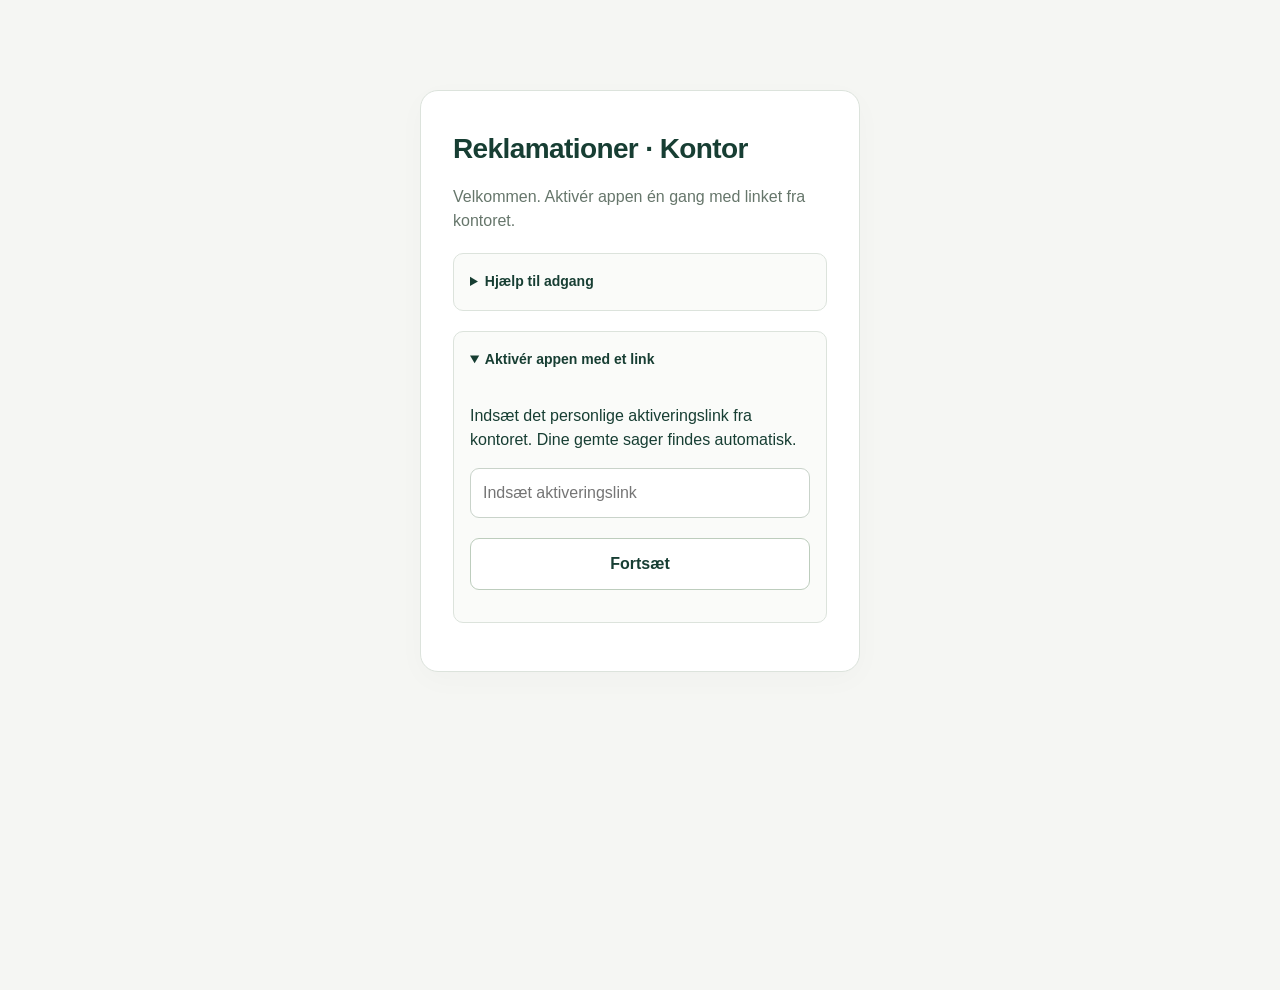
==== commit cec426b7: "1.9.23 Private device access without personal PIN Preserve existing activation, encrypted drafts, ro" ====
--- a/office.html
+++ b/office.html
@@ -1,2 +1,2 @@
-<!doctype html><html lang="da"><head><link rel="manifest" href="office.webmanifest?v=1.9.21"><meta charset="utf-8"><meta name="apple-mobile-web-app-capable" content="yes"><meta name="theme-color" content="#f3f5ef"><meta name="viewport" content="width=device-width,initial-scale=1,viewport-fit=cover"><link rel="icon" type="image/png" href="office-192.png"><link rel="apple-touch-icon" href="office-180.png"><meta name="apple-mobile-web-app-title" content="Reklamationer Kontor"><title>Reklamationssager · Wallmann</title><link rel="stylesheet" href="style.css?v=1.9.21"><script src="config.js?v=1.9.21"></script><script src="auth.js?v=1.9.21"></script><link rel="stylesheet" href="office-admin.css?v=1.9.21"></head><body class="office-page"><header><a class="brand" href="office.html"><img src="wallmann-logo.png" alt="Wallmann – ny søgning"></a><span>Reklamationer · Kontor</span></header><main class="office-main"><section id="officeOverview"><div class="office-overview-heading"><h1 class="office-title">Alle reklamationssager</h1><button id="createOfficeCase" class="create-case-button" type="button"><span aria-hidden="true">＋</span> Opret sag</button></div><div class="office-search-panel"><div class="office-toolbar"><form id="officeSearch" class="office-search"><label for="query" class="sr-only">Søg på kunde, sted, beskrivelse eller sagsnummer</label><input id="query" type="search" placeholder="Kunde, sted eller hvad der skete…"><button class="primary">Søg</button><button id="clearSearch" type="button">Nulstil</button></form></div><p class="local-note">Her vises sager gemt i denne browser.</p><div class="office-filters"><label>Sælger<select id="sellerFilter"><option value="">Alle sælgere</option></select></label><label>Status<select id="statusFilter"><option value="">Alle statusser</option></select></label><label class="date-filter">Gennemgangsdato fra<input id="dateFrom" type="date"></label><label class="date-filter">Gennemgangsdato til<input id="dateTo" type="date"></label></div></div><p id="caseCount" class="subtle" role="status"></p><div class="case-columns" aria-hidden="true"><span>Kunde og adresse</span><span>Sagsnummer</span><span>Gennemgangsdato</span><span>Sælger</span><span>Status</span></div><div id="caseList" class="case-overview"></div><button id="moreCases" hidden>Vis flere sager</button></section><section id="officeDetail" class="office-detail" hidden></section><p id="officeStatus" role="status"></p></main><dialog id="viewer"><div class="viewer-bar"><span id="viewerCount"></span><button id="closeViewer" aria-label="Luk billedvisning">×</button></div><img id="viewerImage" alt=""><div class="actions"><button id="previousImage" aria-label="Forrige billede">←</button><button id="nextImage" aria-label="Næste billede">→</button></div></dialog><script src="schema.js?v=1.9.21"></script><script src="store.js?v=1.9.21"></script><script src="remote-store.js?v=1.9.21"></script><script src="zip.js?v=1.9.21"></script><script src="workflow.js?v=1.9.21"></script><script src="attachment-preview.js?v=1.9.21"></script><script src="uploads.js?v=1.9.21"></script><script src="smart.js?v=1.9.21"></script><script src="case-activity.js?v=1.9.21"></script><script src="report-pdf.js?v=1.9.21"></script><script src="report-preview.js?v=1.9.21"></script>
-<script src="case-report.js?v=1.9.21"></script><script src="visit-tools.js?v=1.9.21"></script><script src="case-tools.js?v=1.9.21"></script><script src="mail-import.js?v=1.9.21"></script><script src="office-create.js?v=1.9.21"></script><script src="insights.js?v=1.9.21"></script><script src="office.js?v=1.9.21"></script><script src="office-admin.js?v=1.9.21"></script><script src="settings.js?v=1.9.21"></script><script src="update.js?v=1.9.21"></script></body></html>
+<!doctype html><html lang="da"><head><link rel="manifest" href="office.webmanifest?v=1.9.23"><meta charset="utf-8"><meta name="apple-mobile-web-app-capable" content="yes"><meta name="theme-color" content="#f3f5ef"><meta name="viewport" content="width=device-width,initial-scale=1,viewport-fit=cover"><link rel="icon" type="image/png" href="office-192.png"><link rel="apple-touch-icon" href="office-180.png"><meta name="apple-mobile-web-app-title" content="Reklamationer Kontor"><title>Reklamationssager · Wallmann</title><link rel="stylesheet" href="style.css?v=1.9.23"><script src="config.js?v=1.9.23"></script><script src="auth.js?v=1.9.23"></script><link rel="stylesheet" href="office-admin.css?v=1.9.23"></head><body class="office-page"><header><a class="brand" href="office.html"><img src="wallmann-logo.png" alt="Wallmann – ny søgning"></a><span>Reklamationer · Kontor</span></header><main class="office-main"><section id="officeOverview"><div class="office-overview-heading"><h1 class="office-title">Alle reklamationssager</h1><button id="createOfficeCase" class="create-case-button" type="button"><span aria-hidden="true">＋</span> Opret sag</button></div><div class="office-search-panel"><div class="office-toolbar"><form id="officeSearch" class="office-search"><label for="query" class="sr-only">Søg på kunde, sted, beskrivelse eller sagsnummer</label><input id="query" type="search" placeholder="Kunde, sted eller hvad der skete…"><button class="primary">Søg</button><button id="clearSearch" type="button">Nulstil</button></form></div><p class="local-note">Her vises sager gemt i denne browser.</p><div class="office-filters"><label>Sælger<select id="sellerFilter"><option value="">Alle sælgere</option></select></label><label>Status<select id="statusFilter"><option value="">Alle statusser</option></select></label><label class="date-filter">Gennemgangsdato fra<input id="dateFrom" type="date"></label><label class="date-filter">Gennemgangsdato til<input id="dateTo" type="date"></label></div></div><p id="caseCount" class="subtle" role="status"></p><div class="case-columns" aria-hidden="true"><span>Kunde og adresse</span><span>Sagsnummer</span><span>Gennemgangsdato</span><span>Sælger</span><span>Status</span></div><div id="caseList" class="case-overview"></div><button id="moreCases" hidden>Vis flere sager</button></section><section id="officeDetail" class="office-detail" hidden></section><p id="officeStatus" role="status"></p></main><dialog id="viewer"><div class="viewer-bar"><span id="viewerCount"></span><button id="closeViewer" aria-label="Luk billedvisning">×</button></div><img id="viewerImage" alt=""><div class="actions"><button id="previousImage" aria-label="Forrige billede">←</button><button id="nextImage" aria-label="Næste billede">→</button></div></dialog><script src="schema.js?v=1.9.23"></script><script src="store.js?v=1.9.23"></script><script src="remote-store.js?v=1.9.23"></script><script src="zip.js?v=1.9.23"></script><script src="case-helpers.js?v=1.9.23"></script><script src="workflow.js?v=1.9.23"></script><script src="attachment-preview.js?v=1.9.23"></script><script src="uploads.js?v=1.9.23"></script><script src="smart.js?v=1.9.23"></script><script src="case-activity.js?v=1.9.23"></script><script src="report-pdf.js?v=1.9.23"></script><script src="report-preview.js?v=1.9.23"></script>
+<script src="case-report.js?v=1.9.23"></script><script src="visit-tools.js?v=1.9.23"></script><script src="case-tools.js?v=1.9.23"></script><script src="mail-import.js?v=1.9.23"></script><script src="office-create.js?v=1.9.23"></script><script src="insights.js?v=1.9.23"></script><script src="office.js?v=1.9.23"></script><script src="office-admin.js?v=1.9.23"></script><script src="settings.js?v=1.9.23"></script><script src="update.js?v=1.9.23"></script></body></html>
--- a/style.css
+++ b/style.css
@@ -290,3 +290,19 @@
 .case-insights{width:min(850px,calc(100vw - 32px));max-height:90dvh;overflow:auto;padding:24px;border:1px solid #cbd7cc;border-radius:16px;color:#183f33;background:#f6f7f3}
 .case-insights>button{float:right}.case-insights h2{clear:both;padding-top:16px}.case-insights table{width:100%;border-collapse:collapse}.case-insights th,.case-insights td{text-align:left;padding:10px 8px;border-bottom:1px solid #dce3db;overflow-wrap:anywhere}.case-insights th:last-child,.case-insights td:last-child{text-align:right;white-space:nowrap}
 .office-overview-heading{flex-wrap:wrap;gap:12px}.office-overview-heading>.text-button{margin-left:auto}
+
+/* Optional case helpers: compact, readable and safe on touch screens. */
+.case-helper-details{margin-top:18px;padding:14px;border:1px solid var(--line,#d4dfd5);border-radius:12px;background:#fff}
+.case-helper-details summary{cursor:pointer;font-weight:650}
+.review-row{display:flex;gap:12px;align-items:center;justify-content:space-between;padding:10px 0;border-bottom:1px solid #e3e9e3}
+.review-row>span{min-width:0;overflow-wrap:anywhere}
+.review-row button{flex-shrink:0}
+.workflow-review,.workflow-waiting-hint{margin:16px 0;padding:16px;background:#f3f5ef;border-radius:12px}
+.workflow-review h4{margin:0 0 8px}
+.helper-dialog{width:min(640px,calc(100vw - 32px));max-height:90dvh;overflow:auto;padding:22px;border:1px solid #d4dfd5;border-radius:16px}
+.helper-dialog textarea,.helper-dialog select,.case-helper-details textarea{width:100%;margin:10px 0;box-sizing:border-box}
+.helper-dialog textarea{min-height:240px}
+@media(max-width:480px){.helper-dialog{padding:16px}.review-row{align-items:flex-start;gap:8px}.review-row button{padding:8px}.workflow-review{padding:12px}}
+
+select:not([multiple]){-webkit-appearance:none;appearance:none;padding-right:44px!important;background-image:url("data:image/svg+xml,%3Csvg xmlns='http://www.w3.org/2000/svg' width='18' height='18' viewBox='0 0 24 24'%3E%3Cpath d='m6 9 6 6 6-6' fill='none' stroke='%23173e33' stroke-width='2' stroke-linecap='round'/%3E%3C/svg%3E")!important;background-position:right 16px center!important;background-repeat:no-repeat!important;background-size:18px!important}
+@media(forced-colors:active){select:not([multiple]){appearance:auto;background-image:none!important}}
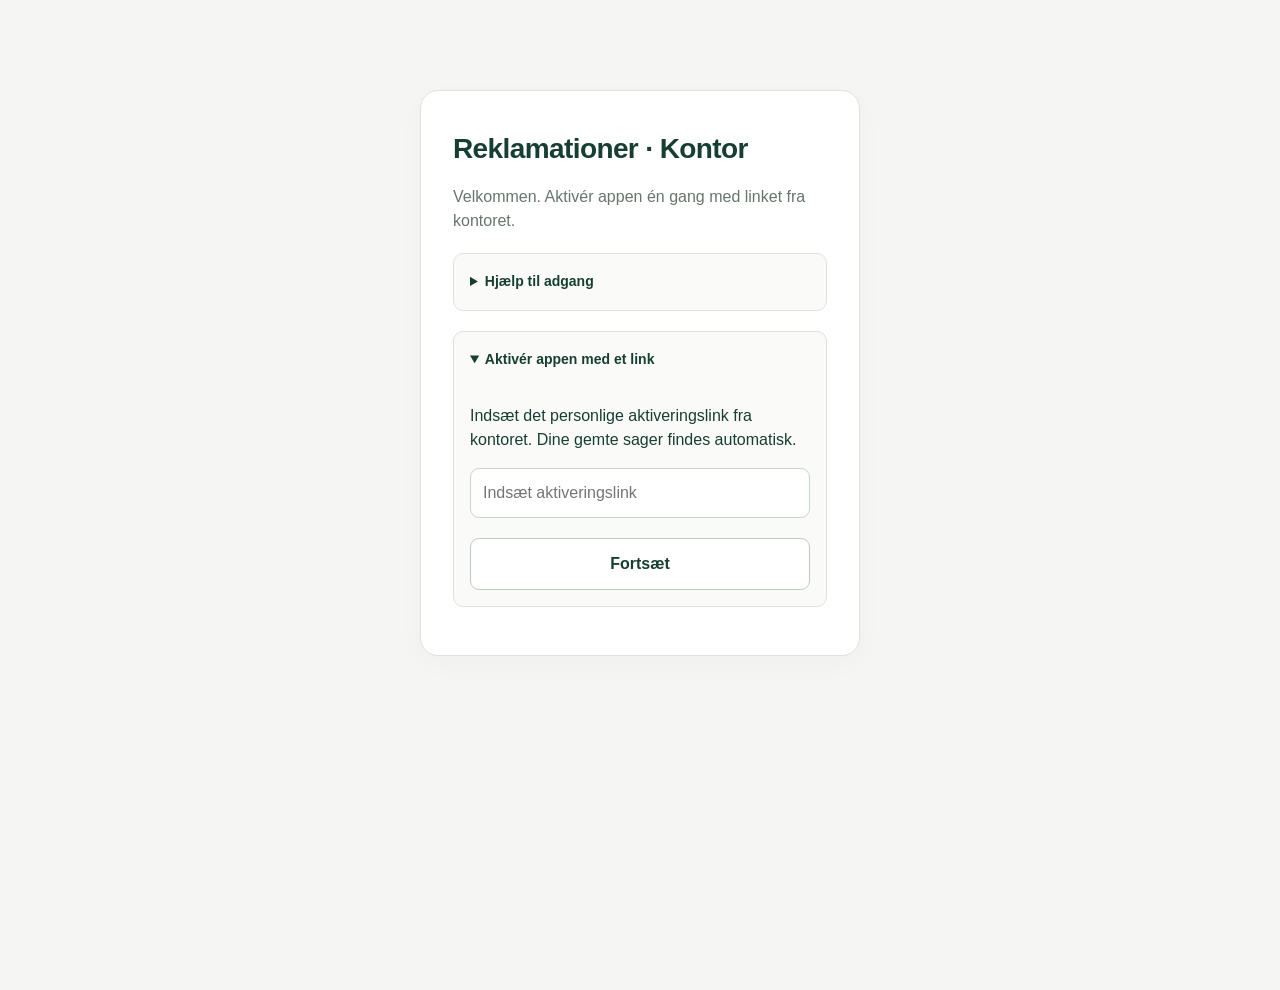
==== commit 5424cd73: "1.9.26 Handle Outlook activation links and show clear mobile feedback Accept copied Microsoft Safe L" ====
--- a/office.html
+++ b/office.html
@@ -1,2 +1,2 @@
-<!doctype html><html lang="da"><head><link rel="manifest" href="office.webmanifest?v=1.9.23"><meta charset="utf-8"><meta name="apple-mobile-web-app-capable" content="yes"><meta name="theme-color" content="#f3f5ef"><meta name="viewport" content="width=device-width,initial-scale=1,viewport-fit=cover"><link rel="icon" type="image/png" href="office-192.png"><link rel="apple-touch-icon" href="office-180.png"><meta name="apple-mobile-web-app-title" content="Reklamationer Kontor"><title>Reklamationssager · Wallmann</title><link rel="stylesheet" href="style.css?v=1.9.23"><script src="config.js?v=1.9.23"></script><script src="auth.js?v=1.9.23"></script><link rel="stylesheet" href="office-admin.css?v=1.9.23"></head><body class="office-page"><header><a class="brand" href="office.html"><img src="wallmann-logo.png" alt="Wallmann – ny søgning"></a><span>Reklamationer · Kontor</span></header><main class="office-main"><section id="officeOverview"><div class="office-overview-heading"><h1 class="office-title">Alle reklamationssager</h1><button id="createOfficeCase" class="create-case-button" type="button"><span aria-hidden="true">＋</span> Opret sag</button></div><div class="office-search-panel"><div class="office-toolbar"><form id="officeSearch" class="office-search"><label for="query" class="sr-only">Søg på kunde, sted, beskrivelse eller sagsnummer</label><input id="query" type="search" placeholder="Kunde, sted eller hvad der skete…"><button class="primary">Søg</button><button id="clearSearch" type="button">Nulstil</button></form></div><p class="local-note">Her vises sager gemt i denne browser.</p><div class="office-filters"><label>Sælger<select id="sellerFilter"><option value="">Alle sælgere</option></select></label><label>Status<select id="statusFilter"><option value="">Alle statusser</option></select></label><label class="date-filter">Gennemgangsdato fra<input id="dateFrom" type="date"></label><label class="date-filter">Gennemgangsdato til<input id="dateTo" type="date"></label></div></div><p id="caseCount" class="subtle" role="status"></p><div class="case-columns" aria-hidden="true"><span>Kunde og adresse</span><span>Sagsnummer</span><span>Gennemgangsdato</span><span>Sælger</span><span>Status</span></div><div id="caseList" class="case-overview"></div><button id="moreCases" hidden>Vis flere sager</button></section><section id="officeDetail" class="office-detail" hidden></section><p id="officeStatus" role="status"></p></main><dialog id="viewer"><div class="viewer-bar"><span id="viewerCount"></span><button id="closeViewer" aria-label="Luk billedvisning">×</button></div><img id="viewerImage" alt=""><div class="actions"><button id="previousImage" aria-label="Forrige billede">←</button><button id="nextImage" aria-label="Næste billede">→</button></div></dialog><script src="schema.js?v=1.9.23"></script><script src="store.js?v=1.9.23"></script><script src="remote-store.js?v=1.9.23"></script><script src="zip.js?v=1.9.23"></script><script src="case-helpers.js?v=1.9.23"></script><script src="workflow.js?v=1.9.23"></script><script src="attachment-preview.js?v=1.9.23"></script><script src="uploads.js?v=1.9.23"></script><script src="smart.js?v=1.9.23"></script><script src="case-activity.js?v=1.9.23"></script><script src="report-pdf.js?v=1.9.23"></script><script src="report-preview.js?v=1.9.23"></script>
-<script src="case-report.js?v=1.9.23"></script><script src="visit-tools.js?v=1.9.23"></script><script src="case-tools.js?v=1.9.23"></script><script src="mail-import.js?v=1.9.23"></script><script src="office-create.js?v=1.9.23"></script><script src="insights.js?v=1.9.23"></script><script src="office.js?v=1.9.23"></script><script src="office-admin.js?v=1.9.23"></script><script src="settings.js?v=1.9.23"></script><script src="update.js?v=1.9.23"></script></body></html>
+<!doctype html><html lang="da"><head><link rel="manifest" href="office.webmanifest?v=1.9.26"><meta charset="utf-8"><meta name="apple-mobile-web-app-capable" content="yes"><meta name="theme-color" content="#f3f5ef"><meta name="viewport" content="width=device-width,initial-scale=1,viewport-fit=cover"><link rel="icon" type="image/png" href="office-192.png"><link rel="apple-touch-icon" href="office-180.png"><meta name="apple-mobile-web-app-title" content="Reklamationer Kontor"><title>Reklamationssager · Wallmann</title><link rel="stylesheet" href="style.css?v=1.9.26"><script src="config.js?v=1.9.26"></script><script src="auth.js?v=1.9.26"></script><link rel="stylesheet" href="office-admin.css?v=1.9.26"></head><body class="office-page"><header><a class="brand" href="office.html"><img src="wallmann-logo.png" alt="Wallmann – ny søgning"></a><span>Reklamationer · Kontor</span></header><main class="office-main"><section id="officeOverview"><div class="office-overview-heading"><h1 class="office-title">Alle reklamationssager</h1><button id="createOfficeCase" class="create-case-button" type="button"><span aria-hidden="true">＋</span> Opret sag</button></div><div class="office-search-panel"><div class="office-toolbar"><form id="officeSearch" class="office-search"><label for="query" class="sr-only">Søg på kunde, sted, beskrivelse eller sagsnummer</label><input id="query" type="search" placeholder="Kunde, sted eller hvad der skete…"><button class="primary">Søg</button><button id="clearSearch" type="button">Nulstil</button></form></div><p class="local-note">Her vises sager gemt i denne browser.</p><div class="office-filters"><label>Sælger<select id="sellerFilter"><option value="">Alle sælgere</option></select></label><label>Status<select id="statusFilter"><option value="">Alle statusser</option></select></label><label class="date-filter">Gennemgangsdato fra<input id="dateFrom" type="date"></label><label class="date-filter">Gennemgangsdato til<input id="dateTo" type="date"></label></div></div><p id="caseCount" class="subtle" role="status"></p><div class="case-columns" aria-hidden="true"><span>Kunde og adresse</span><span>Sagsnummer</span><span>Gennemgangsdato</span><span>Sælger</span><span>Status</span></div><div id="caseList" class="case-overview"></div><button id="moreCases" hidden>Vis flere sager</button></section><section id="officeDetail" class="office-detail" hidden></section><p id="officeStatus" role="status"></p></main><dialog id="viewer"><div class="viewer-bar"><span id="viewerCount"></span><button id="closeViewer" aria-label="Luk billedvisning">×</button></div><img id="viewerImage" alt=""><div class="actions"><button id="previousImage" aria-label="Forrige billede">←</button><button id="nextImage" aria-label="Næste billede">→</button></div></dialog><script src="schema.js?v=1.9.26"></script><script src="store.js?v=1.9.26"></script><script src="remote-store.js?v=1.9.26"></script><script src="zip.js?v=1.9.26"></script><script src="case-helpers.js?v=1.9.26"></script><script src="workflow.js?v=1.9.26"></script><script src="attachment-preview.js?v=1.9.26"></script><script src="uploads.js?v=1.9.26"></script><script src="smart.js?v=1.9.26"></script><script src="case-activity.js?v=1.9.26"></script><script src="report-pdf.js?v=1.9.26"></script><script src="report-preview.js?v=1.9.26"></script>
+<script src="case-report.js?v=1.9.26"></script><script src="visit-tools.js?v=1.9.26"></script><script src="case-tools.js?v=1.9.26"></script><script src="mail-import.js?v=1.9.26"></script><script src="office-create.js?v=1.9.26"></script><script src="insights.js?v=1.9.26"></script><script src="office.js?v=1.9.26"></script><script src="office-admin.js?v=1.9.26"></script><script src="settings.js?v=1.9.26"></script><script src="update.js?v=1.9.26"></script></body></html>
--- a/style.css
+++ b/style.css
@@ -68,7 +68,7 @@
 @media(max-width:480px){.case-overview .case-row{grid-template-columns:1fr 1fr;padding:14px}.case-row .case-customer{grid-column:1/-1}.case-row .pill{grid-column:auto}.case-row .case-number,.case-row .case-date,.case-row .case-seller{font-size:.9rem}.office-filters{gap:10px}.office-filters label{font-size:.85rem}.office-search{width:100%}}
 .settings-button{display:grid;place-items:center;padding:10px;min-width:44px;min-height:44px;background:transparent;border:0;margin-left:auto}.settings-button svg{width:23px;height:23px;fill:none;stroke:currentColor;stroke-width:1.5}.settings-dialog{max-width:420px}.settings-dialog h2{margin:0}.settings-dialog input{letter-spacing:6px;font-size:22px}.settings-dialog label{margin-top:14px}.settings-dialog form>button{width:100%;margin-top:20px}.settings-dialog p{font-size:.92rem}
 
-.account-actions .settings-button{min-height:44px;min-width:44px}
+.account-actions{max-width:100%;min-width:0;flex-wrap:wrap}.account-actions .settings-button{min-height:44px;min-width:44px;max-width:100%;overflow-wrap:anywhere}
 
 /* Safari date controls must fit their grid cell at every viewport width. */
 .office-filters>label{min-width:0;max-width:100%}.office-filters input[type="date"]{display:block;box-sizing:border-box;min-width:0;min-inline-size:0;width:100%;max-width:100%;height:48px;-webkit-appearance:none;appearance:none;overflow:hidden}.office-filters input[type="date"]::-webkit-date-and-time-value{text-align:left;min-width:0}.office-filters input[type="date"]::-webkit-datetime-edit{min-width:0;padding:0}
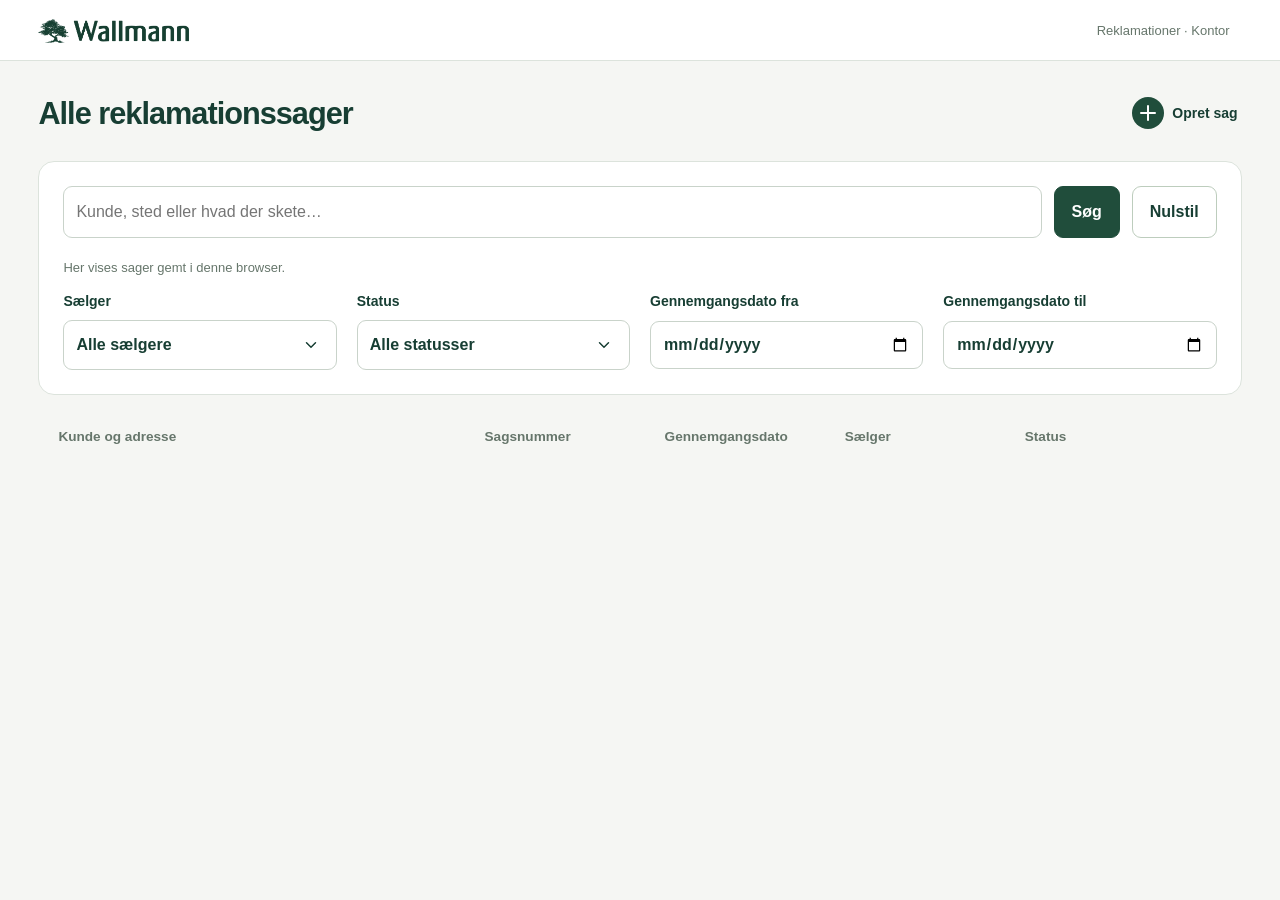
==== commit 46945733: "1.9.27 Content-Security-Policy på sælger- og kontorsiden Streng CSP som meta-tag: scripts og workers" ====
--- a/office.html
+++ b/office.html
@@ -1,2 +1,2 @@
-<!doctype html><html lang="da"><head><link rel="manifest" href="office.webmanifest?v=1.9.26"><meta charset="utf-8"><meta name="apple-mobile-web-app-capable" content="yes"><meta name="theme-color" content="#f3f5ef"><meta name="viewport" content="width=device-width,initial-scale=1,viewport-fit=cover"><link rel="icon" type="image/png" href="office-192.png"><link rel="apple-touch-icon" href="office-180.png"><meta name="apple-mobile-web-app-title" content="Reklamationer Kontor"><title>Reklamationssager · Wallmann</title><link rel="stylesheet" href="style.css?v=1.9.26"><script src="config.js?v=1.9.26"></script><script src="auth.js?v=1.9.26"></script><link rel="stylesheet" href="office-admin.css?v=1.9.26"></head><body class="office-page"><header><a class="brand" href="office.html"><img src="wallmann-logo.png" alt="Wallmann – ny søgning"></a><span>Reklamationer · Kontor</span></header><main class="office-main"><section id="officeOverview"><div class="office-overview-heading"><h1 class="office-title">Alle reklamationssager</h1><button id="createOfficeCase" class="create-case-button" type="button"><span aria-hidden="true">＋</span> Opret sag</button></div><div class="office-search-panel"><div class="office-toolbar"><form id="officeSearch" class="office-search"><label for="query" class="sr-only">Søg på kunde, sted, beskrivelse eller sagsnummer</label><input id="query" type="search" placeholder="Kunde, sted eller hvad der skete…"><button class="primary">Søg</button><button id="clearSearch" type="button">Nulstil</button></form></div><p class="local-note">Her vises sager gemt i denne browser.</p><div class="office-filters"><label>Sælger<select id="sellerFilter"><option value="">Alle sælgere</option></select></label><label>Status<select id="statusFilter"><option value="">Alle statusser</option></select></label><label class="date-filter">Gennemgangsdato fra<input id="dateFrom" type="date"></label><label class="date-filter">Gennemgangsdato til<input id="dateTo" type="date"></label></div></div><p id="caseCount" class="subtle" role="status"></p><div class="case-columns" aria-hidden="true"><span>Kunde og adresse</span><span>Sagsnummer</span><span>Gennemgangsdato</span><span>Sælger</span><span>Status</span></div><div id="caseList" class="case-overview"></div><button id="moreCases" hidden>Vis flere sager</button></section><section id="officeDetail" class="office-detail" hidden></section><p id="officeStatus" role="status"></p></main><dialog id="viewer"><div class="viewer-bar"><span id="viewerCount"></span><button id="closeViewer" aria-label="Luk billedvisning">×</button></div><img id="viewerImage" alt=""><div class="actions"><button id="previousImage" aria-label="Forrige billede">←</button><button id="nextImage" aria-label="Næste billede">→</button></div></dialog><script src="schema.js?v=1.9.26"></script><script src="store.js?v=1.9.26"></script><script src="remote-store.js?v=1.9.26"></script><script src="zip.js?v=1.9.26"></script><script src="case-helpers.js?v=1.9.26"></script><script src="workflow.js?v=1.9.26"></script><script src="attachment-preview.js?v=1.9.26"></script><script src="uploads.js?v=1.9.26"></script><script src="smart.js?v=1.9.26"></script><script src="case-activity.js?v=1.9.26"></script><script src="report-pdf.js?v=1.9.26"></script><script src="report-preview.js?v=1.9.26"></script>
-<script src="case-report.js?v=1.9.26"></script><script src="visit-tools.js?v=1.9.26"></script><script src="case-tools.js?v=1.9.26"></script><script src="mail-import.js?v=1.9.26"></script><script src="office-create.js?v=1.9.26"></script><script src="insights.js?v=1.9.26"></script><script src="office.js?v=1.9.26"></script><script src="office-admin.js?v=1.9.26"></script><script src="settings.js?v=1.9.26"></script><script src="update.js?v=1.9.26"></script></body></html>
+<!doctype html><html lang="da"><head><link rel="manifest" href="office.webmanifest?v=1.9.27"><meta charset="utf-8"><meta http-equiv="Content-Security-Policy" content="default-src 'none'; script-src https://kaysaaar.github.io/reklamationer/; worker-src https://kaysaaar.github.io/reklamationer/; style-src 'self' 'unsafe-inline'; img-src 'self' data: blob:; font-src 'self' data:; connect-src 'self' https://script.google.com https://script.googleusercontent.com; media-src 'self' blob:; frame-src blob:; manifest-src 'self'; object-src 'none'; base-uri 'none'; form-action 'self'"><meta name="apple-mobile-web-app-capable" content="yes"><meta name="theme-color" content="#f3f5ef"><meta name="viewport" content="width=device-width,initial-scale=1,viewport-fit=cover"><link rel="icon" type="image/png" href="office-192.png"><link rel="apple-touch-icon" href="office-180.png"><meta name="apple-mobile-web-app-title" content="Reklamationer Kontor"><title>Reklamationssager · Wallmann</title><link rel="stylesheet" href="style.css?v=1.9.27"><script src="config.js?v=1.9.27"></script><script src="auth.js?v=1.9.27"></script><link rel="stylesheet" href="office-admin.css?v=1.9.27"></head><body class="office-page"><header><a class="brand" href="office.html"><img src="wallmann-logo.png" alt="Wallmann – ny søgning"></a><span>Reklamationer · Kontor</span></header><main class="office-main"><section id="officeOverview"><div class="office-overview-heading"><h1 class="office-title">Alle reklamationssager</h1><button id="createOfficeCase" class="create-case-button" type="button"><span aria-hidden="true">＋</span> Opret sag</button></div><div class="office-search-panel"><div class="office-toolbar"><form id="officeSearch" class="office-search"><label for="query" class="sr-only">Søg på kunde, sted, beskrivelse eller sagsnummer</label><input id="query" type="search" placeholder="Kunde, sted eller hvad der skete…"><button class="primary">Søg</button><button id="clearSearch" type="button">Nulstil</button></form></div><p class="local-note">Her vises sager gemt i denne browser.</p><div class="office-filters"><label>Sælger<select id="sellerFilter"><option value="">Alle sælgere</option></select></label><label>Status<select id="statusFilter"><option value="">Alle statusser</option></select></label><label class="date-filter">Gennemgangsdato fra<input id="dateFrom" type="date"></label><label class="date-filter">Gennemgangsdato til<input id="dateTo" type="date"></label></div></div><p id="caseCount" class="subtle" role="status"></p><div class="case-columns" aria-hidden="true"><span>Kunde og adresse</span><span>Sagsnummer</span><span>Gennemgangsdato</span><span>Sælger</span><span>Status</span></div><div id="caseList" class="case-overview"></div><button id="moreCases" hidden>Vis flere sager</button></section><section id="officeDetail" class="office-detail" hidden></section><p id="officeStatus" role="status"></p></main><dialog id="viewer"><div class="viewer-bar"><span id="viewerCount"></span><button id="closeViewer" aria-label="Luk billedvisning">×</button></div><img id="viewerImage" alt=""><div class="actions"><button id="previousImage" aria-label="Forrige billede">←</button><button id="nextImage" aria-label="Næste billede">→</button></div></dialog><script src="schema.js?v=1.9.27"></script><script src="store.js?v=1.9.27"></script><script src="remote-store.js?v=1.9.27"></script><script src="zip.js?v=1.9.27"></script><script src="case-helpers.js?v=1.9.27"></script><script src="workflow.js?v=1.9.27"></script><script src="attachment-preview.js?v=1.9.27"></script><script src="uploads.js?v=1.9.27"></script><script src="smart.js?v=1.9.27"></script><script src="case-activity.js?v=1.9.27"></script><script src="report-pdf.js?v=1.9.27"></script><script src="report-preview.js?v=1.9.27"></script>
+<script src="case-report.js?v=1.9.27"></script><script src="visit-tools.js?v=1.9.27"></script><script src="case-tools.js?v=1.9.27"></script><script src="mail-import.js?v=1.9.27"></script><script src="office-create.js?v=1.9.27"></script><script src="insights.js?v=1.9.27"></script><script src="office.js?v=1.9.27"></script><script src="office-admin.js?v=1.9.27"></script><script src="settings.js?v=1.9.27"></script><script src="update.js?v=1.9.27"></script></body></html>
